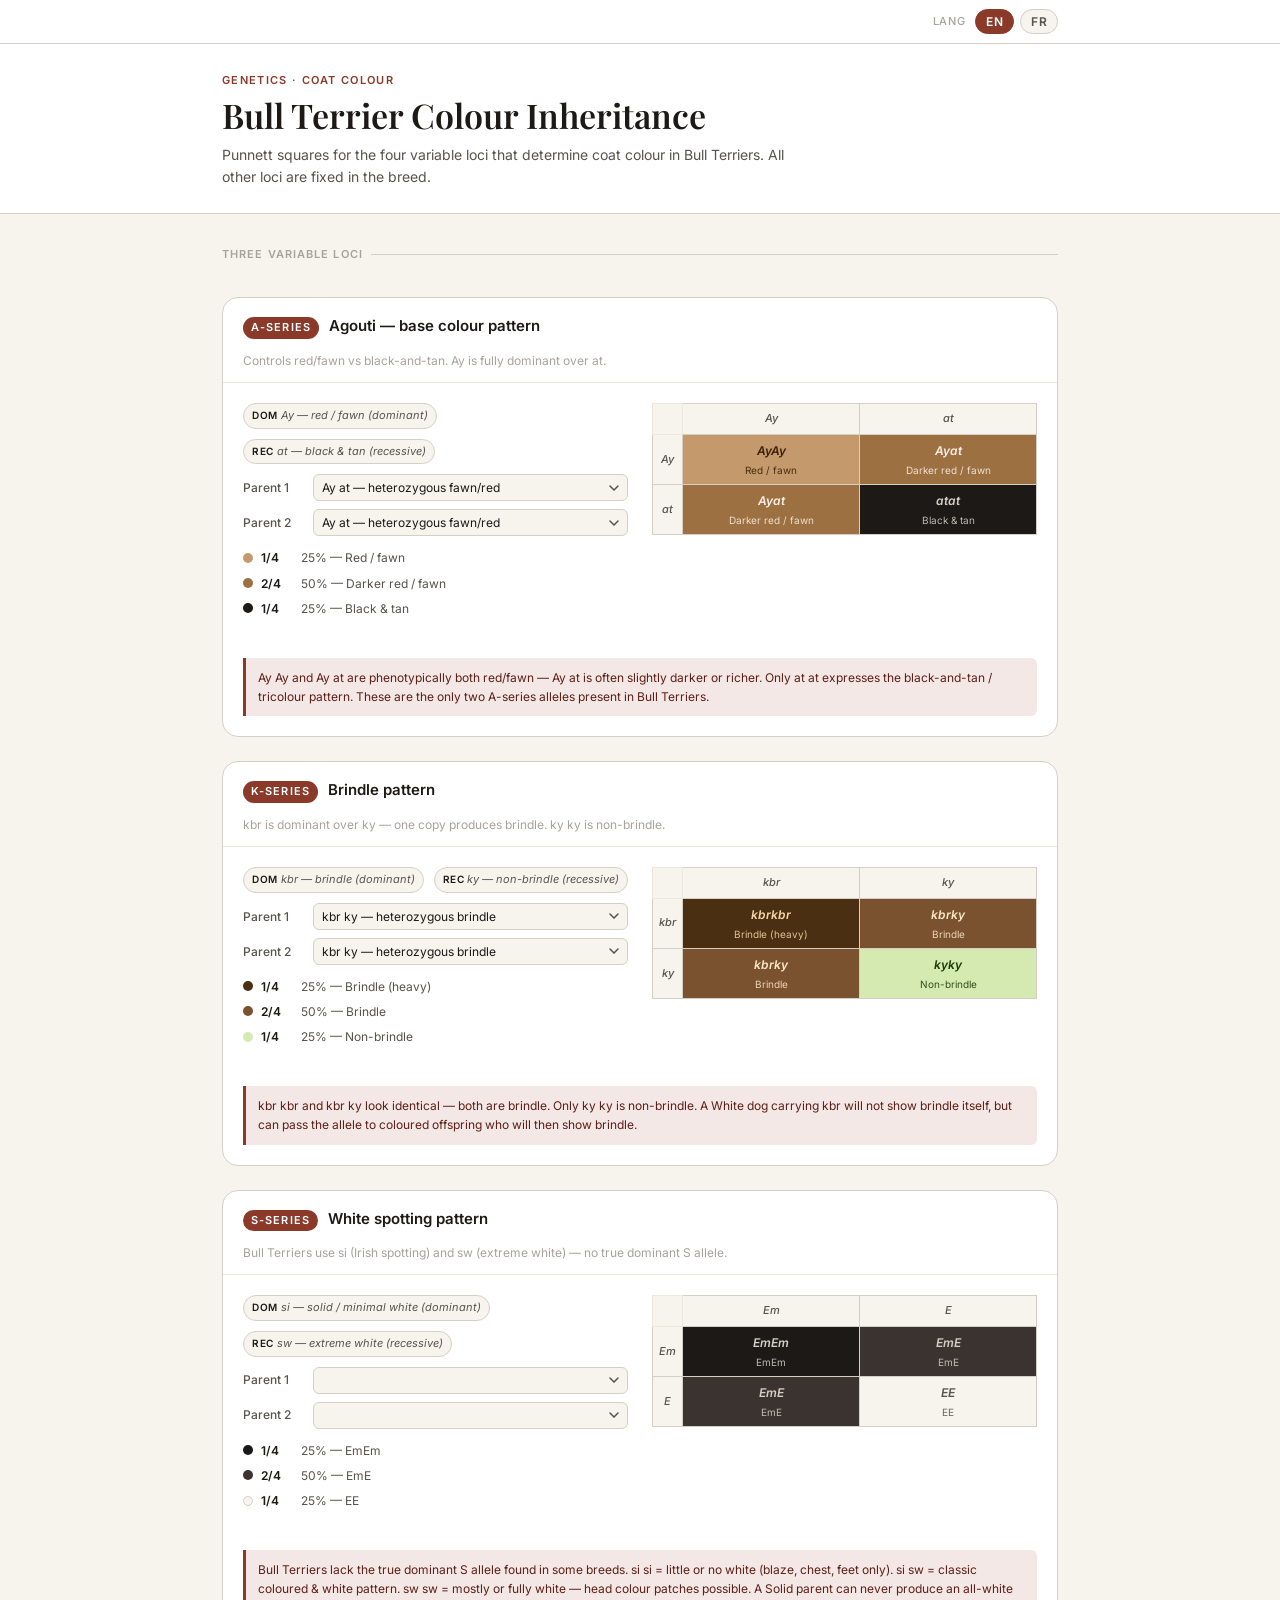
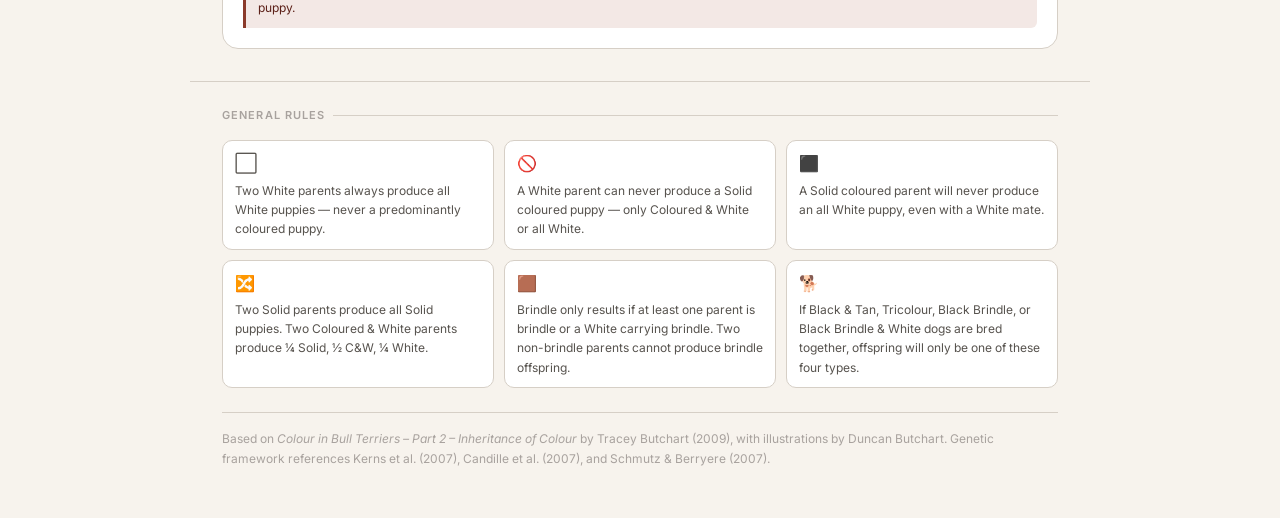
==== index.html @ 9cd1bc83 "Add files via upload" ====
<!DOCTYPE html>
<html lang="en">
<head>
<meta charset="UTF-8">
<meta name="viewport" content="width=device-width, initial-scale=1.0">
<title>Bull Terrier Colour Genetics / Génétique des Couleurs chez le Bull Terrier</title>

  <!-- Fonts -->
  <link rel="preconnect" href="https://fonts.googleapis.com">
  <link href="https://fonts.googleapis.com/css2?family=Inter:wght@400;500;600&family=Playfair+Display:wght@600&display=swap" rel="stylesheet">

  <!-- Shared styles -->
  <link rel="stylesheet" href="styles.css">
</head>

<body>

<!-- TOP BAR -->
<div class="top-bar">
  <div class="top-bar-inner">
    <nav class="nav-links">
      <a class="nav-link" active="index.html" id="nav-genetics"></a>
      <a class="nav-link href" href="cross.html" id="nav-litter"></a>
      <a class="nav-link" href="reverse.html" id="nav-reverse"></a>
    </nav>
    <div class="lang-group">
      <span class="lang-label">Lang</span>
      <button class="lang-btn active" id="btn-en" onclick="setLang('en')">EN</button>
      <button class="lang-btn" id="btn-fr" onclick="setLang('fr')">FR</button>
    </div>
  </div>
</div>

<!-- PAGE HEADER -->
<div class="page-header">
  <div class="page-header-inner">
    <div class="header-eyebrow" id="hdr-eyebrow"></div>
    <h1 id="hdr-title"></h1>
    <p id="hdr-desc"></p>
  </div>
</div>

<main id="app"></main>

<footer>
  <div class="section-label" id="footer-rules-label"></div>
  <div class="rules-grid" id="rules-grid"></div>
  <hr class="divider" style="margin-top:1.5rem">
  <p id="footer-ref"></p>
</footer>

<script>
  /* ══════════════════════════════════════════
   TRANSLATIONS
══════════════════════════════════════════ */
const TRANSLATIONS = {
  en: {
    navGenetics:'Colour genetics', navLitter:'Simulate a litter', navReverse:'Identify genotype',
    eyebrow: 'Genetics · Coat Colour',
    title: 'Bull Terrier Colour Inheritance',
    desc: 'Punnett squares for the four variable loci that determine coat colour in Bull Terriers. All other loci are fixed in the breed.',
    navLoci: 'Explore loci',
    navSim: 'Simulate your litter',
    sectionLabel: 'Three variable loci',
    rulesLabel: 'General rules',
    parent1: 'Parent 1',
    parent2: 'Parent 2',
    dom: 'DOM',
    rec: 'REC',
    footerRef: 'Based on <em>Colour in Bull Terriers – Part 2 – Inheritance of Colour</em> by Tracey Butchart (2009), with illustrations by Duncan Butchart. Genetic framework references Kerns et al. (2007), Candille et al. (2007), and Schmutz &amp; Berryere (2007).',
    rules: [
      { icon:'⬜', text:'Two White parents always produce all White puppies — never a predominantly coloured puppy.' },
      { icon:'🚫', text:'A White parent can never produce a Solid coloured puppy — only Coloured & White or all White.' },
      { icon:'⬛', text:'A Solid coloured parent will never produce an all White puppy, even with a White mate.' },
      { icon:'🔀', text:'Two Solid parents produce all Solid puppies. Two Coloured & White parents produce ¼ Solid, ½ C&W, ¼ White.' },
      { icon:'🟫', text:'Brindle only results if at least one parent is brindle or a White carrying brindle. Two non-brindle parents cannot produce brindle offspring.' },
      { icon:'🐕', text:'If Black & Tan, Tricolour, Black Brindle, or Black Brindle & White dogs are bred together, offspring will only be one of these four types.' },
    ],
    loci: [
      {
        tag: 'A-series',
        title: 'Agouti — base colour pattern',
        subtitle: 'Controls red/fawn vs black-and-tan. Ay is fully dominant over at.',
        genotypes: [
          { v:'AyAy', label:'Ay Ay — homozygous fawn/red' },
          { v:'Ayat', label:'Ay at — heterozygous fawn/red' },
          { v:'atat', label:'at at — black & tan base' },
        ],
        legend: [
          { allele:'Ay', desc:'red / fawn (dominant)' },
          { allele:'at', desc:'black & tan (recessive)' },
        ],
        phenoLabels: { AyAy:'Red / fawn', Ayat:'Darker red / fawn', atat:'Black & tan' },
        note: 'Ay Ay and Ay at are phenotypically both red/fawn — Ay at is often slightly darker or richer. Only at at expresses the black-and-tan / tricolour pattern. These are the only two A-series alleles present in Bull Terriers.',
      },
      {
        tag: 'K-series',
        title: 'Brindle pattern',
        subtitle: 'kbr is dominant over ky — one copy produces brindle. ky ky is non-brindle.',
        genotypes: [
          { v:'kbrkbr', label:'kbr kbr — homozygous brindle' },
          { v:'kbrky',  label:'kbr ky — heterozygous brindle' },
          { v:'kyky',   label:'ky ky — non-brindle' },
        ],
        legend: [
          { allele:'kbr', desc:'brindle (dominant)' },
          { allele:'ky',  desc:'non-brindle (recessive)' },
        ],
        phenoLabels: { kbrkbr:'Brindle (heavy)', kbrky:'Brindle', kyky:'Non-brindle' },
        note: 'kbr kbr and kbr ky look identical — both are brindle. Only ky ky is non-brindle. A White dog carrying kbr will not show brindle itself, but can pass the allele to coloured offspring who will then show brindle.',
      },
      
      {
        tag: 'S-series',
        title: 'White spotting pattern',
        subtitle: 'Bull Terriers use si (Irish spotting) and sw (extreme white) — no true dominant S allele.',
        genotypes: [
          { v:'sisi', label:'si si — solid coloured' },
          { v:'sisw', label:'si sw — coloured & white' },
          { v:'swsw', label:'sw sw — all white' },
        ],
        legend: [
          { allele:'si', desc:'solid / minimal white (dominant)' },
          { allele:'sw', desc:'extreme white (recessive)' },
        ],
        phenoLabels: { sisi:'Solid coloured', sisw:'Coloured & white', swsw:'All white' },
        note: 'Bull Terriers lack the true dominant S allele found in some breeds. si si = little or no white (blaze, chest, feet only). si sw = classic coloured & white pattern. sw sw = mostly or fully white — head colour patches possible. A Solid parent can never produce an all-white puppy.',
      },
    ],
  },

  fr: {
    navGenetics:'Génétique des couleurs', navLitter:'Simuler une portée', navReverse:'Identifier le génotype',
    eyebrow: 'Génétique · Couleur de robe',
    title: 'Hérédité des couleurs chez le Bull Terrier',
    desc: 'Carrés de Punnett pour les quatre loci variables qui déterminent la couleur de robe chez le Bull Terrier. Tous les autres loci sont fixes dans la race.',
    navLoci: 'Explorer les loci',
    //navSim: 'Simuler votre portée',
    sectionLabel: 'Trois loci variables',
    rulesLabel: 'Règles générales',
    parent1: 'Parent 1',
    parent2: 'Parent 2',
    dom: 'DOM',
    rec: 'REC',
    footerRef: 'D\'après <em>Colour in Bull Terriers – Part 2 – Inheritance of Colour</em> de Tracey Butchart (2009), avec illustrations de Duncan Butchart. Références génétiques : Kerns et al. (2007), Candille et al. (2007) et Schmutz &amp; Berryere (2007).',
    rules: [
      { icon:'⬜', text:'Deux parents blancs produisent toujours des chiots entièrement blancs — jamais un chiot à dominante colorée.' },
      { icon:'🚫', text:'Un parent blanc ne peut jamais produire un chiot solide coloré — solidequement coloré & blanc ou entièrement blanc.' },
      { icon:'⬛', text:'Un parent solide coloré ne produira jamais de chiot entièrement blanc, même avec un partenaire blanc.' },
      { icon:'🔀', text:'Deux parents solides produisent des chiots entièrement solides. Deux parents coloré & blanc produisent ¼ solide, ½ coloré & blanc, ¼ blanc.' },
      { icon:'🟫', text:'Le bringé n\'apparaît que si au moins un parent est bringé ou un blanc porteur du bringé. Deux parents non-bringés ne peuvent pas produire de chiots bringés.' },
      { icon:'🐕', text:'Si des chiens noir & feu, tricolores, bringé noir ou bringé noir & blanc sont croisés entre eux, les chiots ne seront que de ces quatre types.' },
    ],
    loci: [
      {
        tag: 'Série A',
        title: 'Agouti — patron de couleur de base',
        subtitle: 'Détermine rouge/fauve vs noir-et-feu. Ay est entièrement dominant sur at.',
        genotypes: [
          { v:'AyAy', label:'Ay Ay — homozygote fauve/rouge' },
          { v:'Ayat', label:'Ay at — hétérozygote fauve/rouge' },
          { v:'atat', label:'at at — base noir et feu' },
        ],
        legend: [
          { allele:'Ay', desc:'rouge / fauve (dominant)' },
          { allele:'at', desc:'noir et feu (récessif)' },
        ],
        phenoLabels: { AyAy:'Rouge / fauve', Ayat:'Rouge/fauve foncé', atat:'Noir et feu' },
        note: 'Ay Ay et Ay at sont phénotypiquement tous deux rouge/fauve — Ay at est souvent légèrement plus foncé ou plus riche. Seul at at exprime le patron noir-et-feu / tricolore. Ce sont les deux seuls allèles de la série A présents chez le Bull Terrier.',
      },
      {
        tag: 'Série K',
        title: 'Patron bringé',
        subtitle: 'kbr est dominant sur ky — une seule copie suffit pour le bringé. ky ky est non-bringé.',
        genotypes: [
          { v:'kbrkbr', label:'kbr kbr — homozygote bringé' },
          { v:'kbrky',  label:'kbr ky — hétérozygote bringé' },
          { v:'kyky',   label:'ky ky — non-bringé' },
        ],
        legend: [
          { allele:'kbr', desc:'bringé (dominant)' },
          { allele:'ky',  desc:'non-bringé (récessif)' },
        ],
        phenoLabels: { kbrkbr:'Bringé (intense)', kbrky:'Bringé', kyky:'Non-bringé' },
        note: 'kbr kbr et kbr ky sont phénotypiquement identiques — tous deux bringés. Seul ky ky est non-bringé. Un chien blanc porteur de kbr ne montrera pas lui-même le bringé, mais peut transmettre l\'allèle à des descendants colorés qui l\'exprimeront.',
      },
      {
        tag: 'Série E',
        title: 'Extension du pigment — masque foncé (smut)',
        subtitle: 'Em (masque foncé) est dominant sur E (sans masque). Contrôle solidequement les marques de museau noir / smut.',
        genotypes: [
          { v:'EmEm', label:'Em Em — masque homozygote' },
          { v:'EmE',  label:'Em E — masque hétérozygote' },
          { v:'EE',   label:'E E — sans masque' },
        ],
        legend: [
          { allele:'Em', desc:'masque foncé / smut (dominant)' },
          { allele:'E',  desc:'sans masque (récessif)' },
        ],
        phenoLabels: { EmEm:'Masque foncé / smut', EmE:'Masque foncé / smut', EE:'Sans masque' },
        note: 'Le masque foncé est le plus visible chez les chiens rouge solide et fauve solide sous forme de smut rouge ou smut fauve. Chez les bringés ou noir-et-feu, il est masqué par un pigment plus sombre. Chez les coloré & blanc, il peut n\'apparaître que sous forme de marques noires aux lèvres ou sous les yeux. Em Em et Em E sont identiques phénotypiquement.',
      },
      {
        tag: 'Série S',
        title: 'Patron de tacheture blanche',
        subtitle: 'Les Bull Terriers utilisent si (tacheture irlandaise) et sw (blanc extrême) — pas de véritable allèle S dominant.',
        genotypes: [
          { v:'sisi', label:'si si — solide coloré' },
          { v:'sisw', label:'si sw — coloré & blanc' },
          { v:'swsw', label:'sw sw — entièrement blanc' },
        ],
        legend: [
          { allele:'si', desc:'solide / peu de blanc (dominant)' },
          { allele:'sw', desc:'blanc extrême (récessif)' },
        ],
        phenoLabels: { sisi:'Solide coloré', sisw:'Coloré & blanc', swsw:'Entièrement blanc' },
        note: 'Les Bull Terriers n\'ont pas le véritable allèle dominant S présent dans certaines races. si si = peu ou pas de blanc (chanfrein, poitrine, pattes solidequement). si sw = patron coloré & blanc classique. sw sw = robe majoritairement ou entièrement blanche — marques colorées possibles sur la tête. Un parent solide ne peut jamais produire un chiot entièrement blanc.',
      },
    ],
  },
};

const LOCI_COLORS = [
  {
    alleles: ['Ay','at'],
    sortOrder: a => a==='Ay' ? 0 : 1,
    pheno(g) {
      if(g==='AyAy') return { bg:'#C49A6C', fg:'#3B1F08', border:'' };
      if(g==='Ayat') return { bg:'#9C7040', fg:'#FAF0E6', border:'' };
      return { bg:'#1C1917', fg:'#D6CFC6', border:'' };
    },
  },
  {
    alleles: ['kbr','ky'],
    sortOrder: a => a==='kbr' ? 0 : 1,
    pheno(g) {
      if(g==='kbrkbr') return { bg:'#4A2F12', fg:'#F5D9A8', border:'' };
      if(g==='kbrky')  return { bg:'#7B5230', fg:'#FAE8C8', border:'' };
      return { bg:'#D4EAB0', fg:'#1E3A08', border:'' };
    },
  },
  {
    alleles: ['Em','E'],
    sortOrder: a => a==='Em' ? 0 : 1,
    pheno(g) {
      if(g==='EmEm') return { bg:'#1C1917', fg:'#D6CFC6', border:'' };
      if(g==='EmE')  return { bg:'#3B3330', fg:'#D6CFC6', border:'' };
      return { bg:'#F7F3ED', fg:'#57534E', border:'1px solid #D6CFC6' };
    },
  },
  {
    alleles: ['si','sw'],
    sortOrder: a => a==='si' ? 0 : 1,
    pheno(g) {
      if(g==='sisi') return { bg:'#8B3A2A', fg:'#FAEEDA', border:'' };
      if(g==='sisw') return { bg:'#D4763A', fg:'#FFF4E8', border:'' };
      return { bg:'#FAFAF8', fg:'#57534E', border:'1px solid #D6CFC6' };
    },
  },
];

let currentLang = 'en';

function setLang(lang) {
  currentLang = lang;
  document.documentElement.lang = lang;
  document.getElementById('btn-en').classList.toggle('active', lang === 'en');
  document.getElementById('btn-fr').classList.toggle('active', lang === 'fr');
  renderAll();
}

function sortAlleles(pair, C) {
  return [...pair].sort((a,b) => C.sortOrder(a) - C.sortOrder(b));
}

function getGametes(v, C) {
  const [a, b] = C.alleles;
  if(v === a+a) return [a, a];
  if(v === b+b) return [b, b];
  return [a, b];
}

function combineGeno(a1, a2, C) {
  return sortAlleles([a1, a2], C).join('');
}

function renderTable(idx) {
  const T = TRANSLATIONS[currentLang];
  const L = T.loci[idx];
  const C = LOCI_COLORS[idx];
  const v1 = document.getElementById('p1_'+idx).value;
  const v2 = document.getElementById('p2_'+idx).value;
  const g1 = getGametes(v1, C);
  const g2 = getGametes(v2, C);

  const tbl = document.getElementById('tbl_'+idx);
  const freq = document.getElementById('freq_'+idx);
  const counts = {};

  let html = `<thead><tr>
    <th class="corner" style="width:30px"></th>
    <th style="font-style:italic">${g2[0]}</th>
    <th style="font-style:italic">${g2[1]}</th>
  </tr></thead><tbody>`;

  for(let i=0;i<2;i++){
    html += `<tr><th style="font-style:italic">${g1[i]}</th>`;
    for(let j=0;j<2;j++){
      const geno = combineGeno(g1[i], g2[j], C);
      const col = C.pheno(geno);
      const phenoLabel = L.phenoLabels[geno] || geno;
      const key = phenoLabel;
      if(!counts[key]) counts[key] = { count:0, col };
      counts[key].count++;
      html += `<td style="background:${col.bg};${col.border ? 'border:'+col.border+';' : ''}">
        <div class="cell-geno" style="color:${col.fg}">${geno}</div>
        <div class="cell-pheno" style="color:${col.fg}">${phenoLabel}</div>
      </td>`;
    }
    html += '</tr>';
  }
  html += '</tbody>';
  tbl.innerHTML = html;

  freq.innerHTML = Object.entries(counts).map(([label, {count, col}]) =>
    `<div class="freq-row">
      <span class="freq-dot" style="background:${col.bg};${col.border ? 'border:'+col.border+';border-radius:50%;' : ''}"></span>
      <span class="freq-pct">${count}/4</span>
      <span>${Math.round(count/4*100)}% — ${label}</span>
    </div>`
  ).join('');
}

function renderAll() {
  const T = TRANSLATIONS[currentLang];

  document.getElementById('hdr-eyebrow').textContent = T.eyebrow;
  document.getElementById('hdr-title').textContent = T.title;
  document.getElementById('hdr-desc').textContent = T.desc;
  document.getElementById('footer-rules-label').textContent = T.rulesLabel;
  document.getElementById('footer-ref').innerHTML = T.footerRef;

  const rulesGrid = document.getElementById('rules-grid');
  rulesGrid.innerHTML = T.rules.map(r =>
    `<div class="rule-card" data-icon="${r.icon}">${r.text}</div>`
  ).join('');

  const app = document.getElementById('app');
  app.innerHTML = `<div class="section-label">${T.sectionLabel}</div>`;

  T.loci.forEach((L, idx) => {
    const C = LOCI_COLORS[idx];
    const [a, b] = C.alleles;

    const card = document.createElement('div');
    card.className = 'locus-card';

    const legendHtml = L.legend.map((l, li) =>
      `<span class="allele-chip"><strong>${li === 0 ? T.dom : T.rec}</strong><em>${l.allele}</em> — ${l.desc}</span>`
    ).join('');

    const optHtml = L.genotypes.map(g => `<option value="${g.v}">${g.label}</option>`).join('');

    card.innerHTML = `
      <div class="locus-header">
        <span class="locus-tag">${L.tag}</span>
        <span class="locus-title">${L.title}</span>
        <span class="locus-subtitle">${L.subtitle}</span>
      </div>
      <div class="locus-body">
        <div class="parents-col">
          <div class="allele-legend">${legendHtml}</div>
          <div class="parent-row">
            <label>${T.parent1}</label>
            <select id="p1_${idx}">${optHtml}</select>
          </div>
          <div class="parent-row">
            <label>${T.parent2}</label>
            <select id="p2_${idx}">${optHtml}</select>
          </div>
          <div class="freqs" id="freq_${idx}"></div>
        </div>
        <div class="punnett-wrap">
          <table class="punnett" id="tbl_${idx}"></table>
        </div>
        <div class="note-box" style="grid-column:1/-1">${L.note}</div>
      </div>
    `;

    app.appendChild(card);

    setTimeout(() => {
      const sel1 = document.getElementById('p1_'+idx);
      const sel2 = document.getElementById('p2_'+idx);
      sel1.value = a+b;
      sel2.value = a+b;
      renderTable(idx);
      sel1.addEventListener('change', () => renderTable(idx));
      sel2.addEventListener('change', () => renderTable(idx));
    }, 0);
  });
}
renderAll();
</script>
</body>
</html>
---- styles.css ----
/* ══════════════════════════════════════════
   BULL TERRIER GENETICS — SHARED STYLESHEET
   Used by: index.html, cross.html
══════════════════════════════════════════ */

*, *::before, *::after { box-sizing: border-box; margin: 0; padding: 0; }

:root {
  --cream: #F7F3ED;
  --cream-dark: #EDE7DC;
  --ink: #1C1917;
  --ink-soft: #57534E;
  --ink-muted: #A8A29E;
  --rule: #D6CFC6;
  --accent: #8B3A2A;
  --accent-light: #F3E8E5;
  --white: #FFFFFF;
  --radius-sm: 6px;
  --radius-md: 10px;
  --radius-lg: 16px;
}

body {
  font-family: 'Inter', sans-serif;
  background: var(--cream);
  color: var(--ink);
  min-height: 100vh;
  line-height: 1.6;
}

/* ── TOP BAR (shared) ── */
.top-bar {
  background: var(--white);
  border-bottom: 1px solid var(--rule);
  position: sticky;
  top: 0;
  z-index: 100;
}

.top-bar-inner {
  max-width: 900px;
  margin: 0 auto;
  padding: 0.55rem 2rem;
  display: flex;
  justify-content: space-between;
  align-items: center;
  gap: 12px;
}

/* ── NAV LINKS (top bar) ── */
.nav-links { display: flex; gap: 4px; }

.nav-link {
  font-family: 'Inter', sans-serif;
  font-size: 12px;
  font-weight: 500;
  padding: 5px 14px;
  border-radius: 20px;
  border: 1px solid transparent;
  color: var(--ink-soft);
  text-decoration: none;
  transition: all 0.15s;
}
.nav-link:hover { background: var(--cream-dark); }
.nav-link.active { background: var(--accent); color: var(--white); }

/* legacy back-button style */
.nav-btn {
  font-size: 12px;
  font-weight: 600;
  padding: 6px 12px;
  border-radius: 20px;
  border: 1px solid var(--rule);
  background: var(--cream);
  color: var(--ink-soft);
  text-decoration: none;
  transition: 0.15s;
}
.nav-btn:hover { background: var(--cream-dark); }

/* ── LANG SWITCHER ── */
.lang-group { display: flex; align-items: center; gap: 6px; }

.lang-label {
  font-size: 11px;
  color: var(--ink-muted);
  font-weight: 500;
  letter-spacing: 0.05em;
  text-transform: uppercase;
  margin-right: 4px;
}

.lang-btn {
  font-family: 'Inter', sans-serif;
  font-size: 12px;
  font-weight: 600;
  padding: 4px 10px;
  border-radius: 20px;
  border: 1px solid var(--rule);
  background: var(--cream);
  color: var(--ink-soft);
  cursor: pointer;
  letter-spacing: 0.04em;
  transition: all 0.15s;
}
.lang-btn.active { background: var(--accent); color: var(--white); border-color: var(--accent); }
.lang-btn:hover:not(.active) { background: var(--cream-dark); }

/* ── PAGE HEADER (cross.html uses .page-header, index.html uses <header>) ── */
.page-header { background: var(--white); border-bottom: 1px solid var(--rule); }
.page-header-inner { max-width: 900px; margin: 0 auto; padding: 1.75rem 2rem 1.5rem; }

header {
  background: var(--white);
  padding: 1.75rem 2rem 1.5rem;
  max-width: 900px;
  margin: 0 auto;
}

.header-eyebrow {
  font-size: 11px;
  font-weight: 600;
  letter-spacing: 0.12em;
  text-transform: uppercase;
  color: var(--accent);
  margin-bottom: 6px;
}

header h1,
.page-header-inner h1 {
  font-family: 'Playfair Display', serif;
  font-size: clamp(22px, 5vw, 34px);
  font-weight: 600;
  color: var(--ink);
  line-height: 1.2;
}

header p,
.page-header-inner p {
  font-size: 14px;
  color: var(--ink-soft);
  margin-top: 8px;
  max-width: 580px;
}

/* ── MAIN LAYOUT ── */
main {
  max-width: 900px;
  margin: 0 auto;
  padding: 2rem;
  display: grid;
  gap: 1.5rem;
}

/* ── SHARED SECTION LABEL ── */
.section-label {
  font-size: 11px;
  font-weight: 600;
  letter-spacing: 0.1em;
  text-transform: uppercase;
  color: var(--ink-muted);
  margin-bottom: 10px;
  display: flex;
  align-items: center;
  gap: 8px;
}
.section-label::after { content: ''; flex: 1; height: 1px; background: var(--rule); }

/* ── NOTE BOX (shared) ── */
.note-box {
  background: var(--accent-light);
  border-left: 3px solid var(--accent);
  border-radius: 0 var(--radius-sm) var(--radius-sm) 0;
  padding: 10px 12px;
  font-size: 12px;
  color: #5C2018;
  line-height: 1.6;
  margin-top: 1rem;
  grid-column: 1 / -1;
}

/* ── FOOTER ── */
footer {
  max-width: 900px;
  margin: 0 auto;
  padding: 1.5rem 2rem 3rem;
  font-size: 12px;
  color: var(--ink-muted);
  border-top: 1px solid var(--rule);
  line-height: 1.7;
}

/* ── DIVIDER ── */
.divider { border: none; border-top: 1px solid var(--rule); margin: 0.5rem 0 1rem; }


/* ════════════════════════════════════════
   INDEX.HTML — PUNNETT SQUARES
════════════════════════════════════════ */

.locus-card {
  background: var(--white);
  border: 1px solid var(--rule);
  border-radius: var(--radius-lg);
  overflow: hidden;
}

.locus-header {
  padding: 1rem 1.25rem 0.75rem;
  border-bottom: 1px solid var(--cream-dark);
  display: flex;
  align-items: baseline;
  gap: 10px;
  flex-wrap: wrap;
}

.locus-tag {
  font-size: 11px;
  font-weight: 600;
  letter-spacing: 0.1em;
  text-transform: uppercase;
  color: var(--white);
  background: var(--accent);
  padding: 2px 8px;
  border-radius: 20px;
  flex-shrink: 0;
}

.locus-title { font-size: 15px; font-weight: 600; color: var(--ink); }
.locus-subtitle { font-size: 12px; color: var(--ink-muted); margin-top: 2px; font-weight: 400; width: 100%; }

.locus-body {
  padding: 1.25rem;
  display: grid;
  grid-template-columns: 1fr 1fr;
  gap: 1.5rem;
  align-items: start;
}

/* Punnett select rows */
.parent-row { display: flex; align-items: center; gap: 8px; margin-bottom: 8px; }
.parent-row label { font-size: 12px; font-weight: 500; color: var(--ink-soft); min-width: 62px; }
.parent-row select {
  font-family: 'Inter', sans-serif;
  font-size: 12px;
  padding: 5px 8px;
  border-radius: var(--radius-sm);
  border: 1px solid var(--rule);
  background: var(--cream);
  color: var(--ink);
  cursor: pointer;
  flex: 1;
  appearance: none;
  background-image: url("data:image/svg+xml,%3Csvg xmlns='http://www.w3.org/2000/svg' width='10' height='6' viewBox='0 0 10 6'%3E%3Cpath d='M1 1l4 4 4-4' stroke='%2357534E' stroke-width='1.5' fill='none' stroke-linecap='round'/%3E%3C/svg%3E");
  background-repeat: no-repeat;
  background-position: right 8px center;
  padding-right: 24px;
}
.parent-row select:focus { outline: 2px solid var(--accent); outline-offset: 1px; }

/* Punnett table */
.punnett-wrap { overflow-x: auto; }
table.punnett { border-collapse: collapse; width: 100%; table-layout: fixed; }
table.punnett th, table.punnett td {
  text-align: center; vertical-align: middle;
  padding: 6px 4px; border: 1px solid var(--rule); font-size: 12px;
}
table.punnett th { font-weight: 500; color: var(--ink-soft); background: var(--cream); font-size: 11px; }
table.punnett .corner { background: var(--cream); border-color: var(--cream-dark); }
.cell-geno { font-weight: 600; font-size: 12px; font-style: italic; }
.cell-pheno { font-size: 10px; margin-top: 2px; opacity: 0.88; font-weight: 400; }

/* Frequency pills */
.freqs { display: flex; flex-direction: column; gap: 6px; margin-top: 12px; }
.freq-row { display: flex; align-items: center; gap: 8px; font-size: 12px; color: var(--ink-soft); }
.freq-dot { width: 10px; height: 10px; border-radius: 50%; flex-shrink: 0; }
.freq-pct { font-weight: 600; color: var(--ink); min-width: 32px; }

/* Allele legend chips */
.allele-legend { display: flex; gap: 10px; flex-wrap: wrap; margin-bottom: 10px; }
.allele-chip {
  font-size: 11px; padding: 3px 8px; border-radius: 20px;
  border: 1px solid var(--rule); color: var(--ink-soft); background: var(--cream); font-style: italic;
}
.allele-chip strong {
  font-style: normal; font-weight: 600; color: var(--ink);
  font-size: 10px; margin-right: 3px; text-transform: uppercase; letter-spacing: 0.05em;
}

/* General rules grid */
.rules-grid { display: grid; grid-template-columns: repeat(auto-fit, minmax(220px, 1fr)); gap: 10px; margin-top: 1rem; }
.rule-card {
  background: var(--white); border: 1px solid var(--rule);
  border-radius: var(--radius-md); padding: 10px 12px; font-size: 12px; color: var(--ink-soft); line-height: 1.6;
}
.rule-card::before { content: attr(data-icon); display: block; font-size: 16px; margin-bottom: 4px; }


/* ════════════════════════════════════════
   CROSS.HTML — LITTER SIMULATOR
════════════════════════════════════════ */

/* Cards */
.card { background: var(--white); border: 1px solid var(--rule); border-radius: var(--radius-lg); overflow: hidden; }
.card-header {
  padding: 0.9rem 1.25rem;
  border-bottom: 1px solid var(--cream-dark);
  display: flex; align-items: center; gap: 10px;
}
.card-tag {
  font-size: 11px; font-weight: 600; letter-spacing: 0.1em; text-transform: uppercase;
  color: var(--white); background: var(--accent); padding: 2px 8px; border-radius: 20px; flex-shrink: 0;
}
.card-title { font-size: 14px; font-weight: 600; color: var(--ink); }
.card-body { padding: 1.25rem; }

/* Parents grid */
.parents-grid { display: grid; grid-template-columns: 1fr 1fr; gap: 1.5rem; }
.parent-block { display: flex; flex-direction: column; gap: 10px; }
.parent-label { font-size: 13px; font-weight: 600; color: var(--ink); }

/* Dog preview box */
.dog-preview {
  display: flex; flex-direction: column; align-items: center;
  gap: 8px; background: var(--cream); border-radius: var(--radius-md); padding: 1rem; margin-top: 4px;
}
.dog-preview img {
  width: 150px; height: 110px; object-fit: contain;
  filter: drop-shadow(0 1px 4px rgba(0,0,0,.15));
  display: block;
}
.phenotype-badge { font-size: 12px; font-weight: 600; color: var(--ink-soft); text-align: center; line-height: 1.4; }
.genotype-pills { display: flex; flex-wrap: wrap; gap: 4px; justify-content: center; }
.gpill {
  font-size: 10px; font-style: italic; background: var(--white);
  border: 1px solid var(--rule); border-radius: 10px; padding: 2px 7px; color: var(--ink-soft);
}

/* Locus select rows (cross.html) */
.locus-row { display: flex; flex-direction: column; gap: 4px; }
.locus-row-label { font-size: 11px; font-weight: 500; color: var(--ink-muted); text-transform: uppercase; letter-spacing: 0.06em; }
.locus-row select {
  font-family: 'Inter', sans-serif; font-size: 12px; padding: 6px 8px;
  border-radius: var(--radius-sm); border: 1px solid var(--rule);
  background: var(--white); color: var(--ink); cursor: pointer; width: 100%;
  appearance: none;
  background-image: url("data:image/svg+xml,%3Csvg xmlns='http://www.w3.org/2000/svg' width='10' height='6' viewBox='0 0 10 6'%3E%3Cpath d='M1 1l4 4 4-4' stroke='%2357534E' stroke-width='1.5' fill='none' stroke-linecap='round'/%3E%3C/svg%3E");
  background-repeat: no-repeat; background-position: right 8px center; padding-right: 24px;
}
.locus-row select:focus { outline: 2px solid var(--accent); outline-offset: 1px; }

/* Method toggle */
.method-row { display: flex; align-items: center; gap: 8px; margin-bottom: 1rem; flex-wrap: wrap; }
.method-label { font-size: 12px; color: var(--ink-soft); }
.method-btn {
  font-family: 'Inter', sans-serif; font-size: 11px; font-weight: 600;
  padding: 5px 12px; border-radius: 20px; border: 1px solid var(--rule);
  background: var(--cream); color: var(--ink-soft); cursor: pointer; transition: all 0.15s;
}
.method-btn.active { background: var(--accent); color: var(--white); border-color: var(--accent); }
.method-btn:hover:not(.active) { background: var(--cream-dark); }

/* Results grid */
.results-grid { display: grid; grid-template-columns: repeat(auto-fill, minmax(130px, 1fr)); gap: 1rem; }
.result-card {
  display: flex; flex-direction: column; align-items: center; gap: 6px;
  background: var(--cream); border: 1px solid var(--rule);
  border-radius: var(--radius-md); padding: 0.9rem 0.75rem;
}
.result-card img {
  width: 110px; height: 80px; object-fit: contain;
  filter: drop-shadow(0 1px 3px rgba(0,0,0,.12));
  display: block; margin: 0 auto;
  transition: transform 0.2s ease;
}
.result-card:hover img { transform: scale(1.05); }
.result-pct { font-size: 20px; font-weight: 600; color: var(--ink); }
.result-label { font-size: 11px; color: var(--ink-soft); text-align: center; line-height: 1.4; }
.result-geno { font-size: 10px; font-style: italic; color: var(--ink-muted); text-align: center; }

/* legacy size classes */
.dog-lg { width: 120px; height: auto; }
.dog-sm { width: 90px; height: auto; }


/* ── RESPONSIVE ── */
@media (max-width: 600px) {
  .locus-body { grid-template-columns: 1fr; }
  .parents-grid { grid-template-columns: 1fr; }
  .results-grid { grid-template-columns: repeat(auto-fill, minmax(110px, 1fr)); }
  main { padding: 1rem; }
  header, .page-header-inner { padding: 1.25rem 1rem 1rem; }
  .top-bar-inner { padding: 0.55rem 1rem; flex-wrap: wrap; }
}
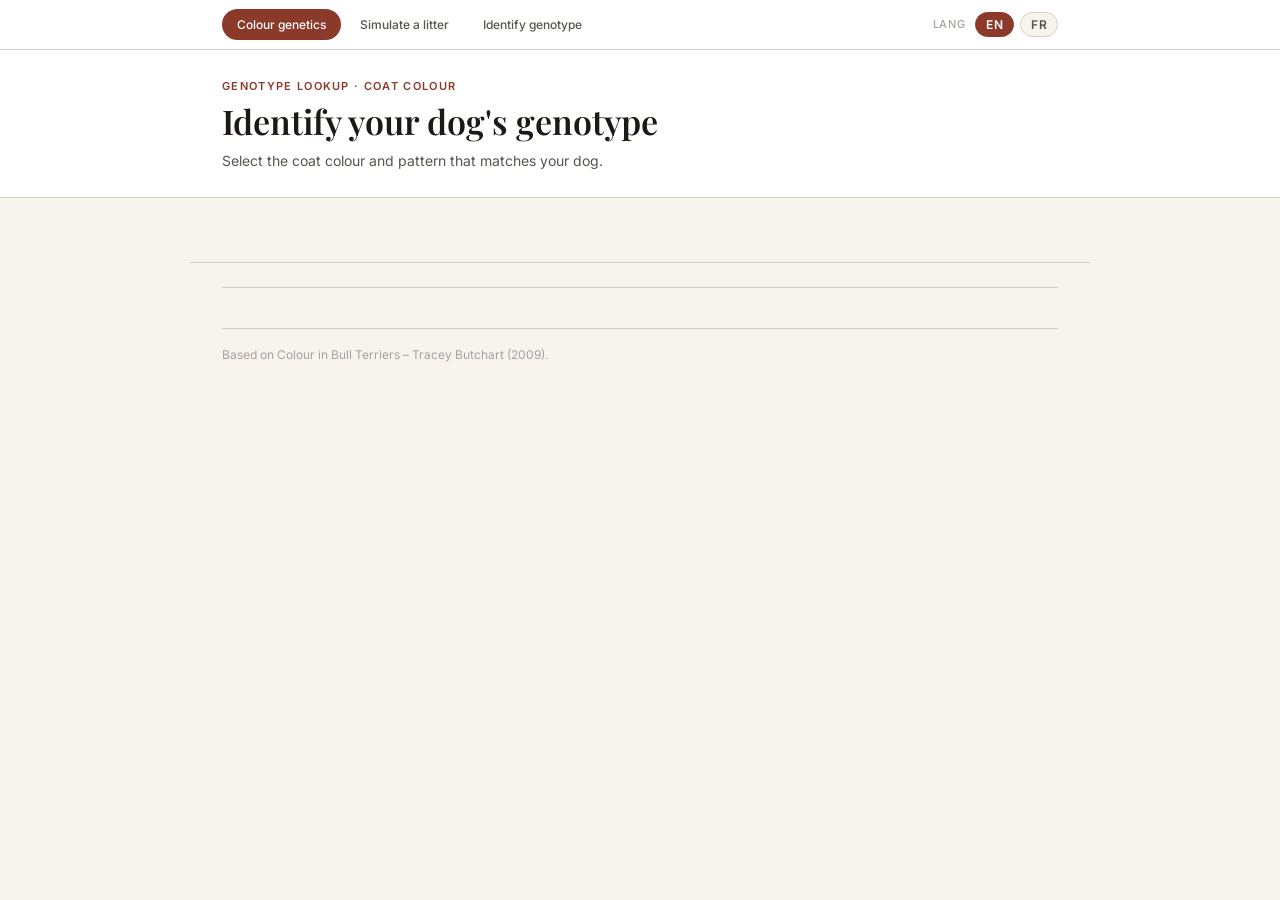
==== commit eff2420a: "Add files via upload" ====
--- a/index.html
+++ b/index.html
@@ -19,8 +19,8 @@
 <div class="top-bar">
   <div class="top-bar-inner">
     <nav class="nav-links">
-      <a class="nav-link" active="index.html" id="nav-genetics"></a>
-      <a class="nav-link href" href="cross.html" id="nav-litter"></a>
+      <a class="nav-link active" href="index.html" id="nav-genetics"></a>
+      <a class="nav-link" href="cross.html" id="nav-litter"></a>
       <a class="nav-link" href="reverse.html" id="nav-reverse"></a>
     </nav>
     <div class="lang-group">
@@ -49,358 +49,8 @@
   <p id="footer-ref"></p>
 </footer>
 
-<script>
-  /* ══════════════════════════════════════════
-   TRANSLATIONS
-══════════════════════════════════════════ */
-const TRANSLATIONS = {
-  en: {
-    navGenetics:'Colour genetics', navLitter:'Simulate a litter', navReverse:'Identify genotype',
-    eyebrow: 'Genetics · Coat Colour',
-    title: 'Bull Terrier Colour Inheritance',
-    desc: 'Punnett squares for the four variable loci that determine coat colour in Bull Terriers. All other loci are fixed in the breed.',
-    navLoci: 'Explore loci',
-    navSim: 'Simulate your litter',
-    sectionLabel: 'Three variable loci',
-    rulesLabel: 'General rules',
-    parent1: 'Parent 1',
-    parent2: 'Parent 2',
-    dom: 'DOM',
-    rec: 'REC',
-    footerRef: 'Based on <em>Colour in Bull Terriers – Part 2 – Inheritance of Colour</em> by Tracey Butchart (2009), with illustrations by Duncan Butchart. Genetic framework references Kerns et al. (2007), Candille et al. (2007), and Schmutz &amp; Berryere (2007).',
-    rules: [
-      { icon:'⬜', text:'Two White parents always produce all White puppies — never a predominantly coloured puppy.' },
-      { icon:'🚫', text:'A White parent can never produce a Solid coloured puppy — only Coloured & White or all White.' },
-      { icon:'⬛', text:'A Solid coloured parent will never produce an all White puppy, even with a White mate.' },
-      { icon:'🔀', text:'Two Solid parents produce all Solid puppies. Two Coloured & White parents produce ¼ Solid, ½ C&W, ¼ White.' },
-      { icon:'🟫', text:'Brindle only results if at least one parent is brindle or a White carrying brindle. Two non-brindle parents cannot produce brindle offspring.' },
-      { icon:'🐕', text:'If Black & Tan, Tricolour, Black Brindle, or Black Brindle & White dogs are bred together, offspring will only be one of these four types.' },
-    ],
-    loci: [
-      {
-        tag: 'A-series',
-        title: 'Agouti — base colour pattern',
-        subtitle: 'Controls red/fawn vs black-and-tan. Ay is fully dominant over at.',
-        genotypes: [
-          { v:'AyAy', label:'Ay Ay — homozygous fawn/red' },
-          { v:'Ayat', label:'Ay at — heterozygous fawn/red' },
-          { v:'atat', label:'at at — black & tan base' },
-        ],
-        legend: [
-          { allele:'Ay', desc:'red / fawn (dominant)' },
-          { allele:'at', desc:'black & tan (recessive)' },
-        ],
-        phenoLabels: { AyAy:'Red / fawn', Ayat:'Darker red / fawn', atat:'Black & tan' },
-        note: 'Ay Ay and Ay at are phenotypically both red/fawn — Ay at is often slightly darker or richer. Only at at expresses the black-and-tan / tricolour pattern. These are the only two A-series alleles present in Bull Terriers.',
-      },
-      {
-        tag: 'K-series',
-        title: 'Brindle pattern',
-        subtitle: 'kbr is dominant over ky — one copy produces brindle. ky ky is non-brindle.',
-        genotypes: [
-          { v:'kbrkbr', label:'kbr kbr — homozygous brindle' },
-          { v:'kbrky',  label:'kbr ky — heterozygous brindle' },
-          { v:'kyky',   label:'ky ky — non-brindle' },
-        ],
-        legend: [
-          { allele:'kbr', desc:'brindle (dominant)' },
-          { allele:'ky',  desc:'non-brindle (recessive)' },
-        ],
-        phenoLabels: { kbrkbr:'Brindle (heavy)', kbrky:'Brindle', kyky:'Non-brindle' },
-        note: 'kbr kbr and kbr ky look identical — both are brindle. Only ky ky is non-brindle. A White dog carrying kbr will not show brindle itself, but can pass the allele to coloured offspring who will then show brindle.',
-      },
-      
-      {
-        tag: 'S-series',
-        title: 'White spotting pattern',
-        subtitle: 'Bull Terriers use si (Irish spotting) and sw (extreme white) — no true dominant S allele.',
-        genotypes: [
-          { v:'sisi', label:'si si — solid coloured' },
-          { v:'sisw', label:'si sw — coloured & white' },
-          { v:'swsw', label:'sw sw — all white' },
-        ],
-        legend: [
-          { allele:'si', desc:'solid / minimal white (dominant)' },
-          { allele:'sw', desc:'extreme white (recessive)' },
-        ],
-        phenoLabels: { sisi:'Solid coloured', sisw:'Coloured & white', swsw:'All white' },
-        note: 'Bull Terriers lack the true dominant S allele found in some breeds. si si = little or no white (blaze, chest, feet only). si sw = classic coloured & white pattern. sw sw = mostly or fully white — head colour patches possible. A Solid parent can never produce an all-white puppy.',
-      },
-    ],
-  },
+<script src="js/ui.js"></script>
+<script src="js/genetics.js"></script>
 
-  fr: {
-    navGenetics:'Génétique des couleurs', navLitter:'Simuler une portée', navReverse:'Identifier le génotype',
-    eyebrow: 'Génétique · Couleur de robe',
-    title: 'Hérédité des couleurs chez le Bull Terrier',
-    desc: 'Carrés de Punnett pour les quatre loci variables qui déterminent la couleur de robe chez le Bull Terrier. Tous les autres loci sont fixes dans la race.',
-    navLoci: 'Explorer les loci',
-    //navSim: 'Simuler votre portée',
-    sectionLabel: 'Trois loci variables',
-    rulesLabel: 'Règles générales',
-    parent1: 'Parent 1',
-    parent2: 'Parent 2',
-    dom: 'DOM',
-    rec: 'REC',
-    footerRef: 'D\'après <em>Colour in Bull Terriers – Part 2 – Inheritance of Colour</em> de Tracey Butchart (2009), avec illustrations de Duncan Butchart. Références génétiques : Kerns et al. (2007), Candille et al. (2007) et Schmutz &amp; Berryere (2007).',
-    rules: [
-      { icon:'⬜', text:'Deux parents blancs produisent toujours des chiots entièrement blancs — jamais un chiot à dominante colorée.' },
-      { icon:'🚫', text:'Un parent blanc ne peut jamais produire un chiot solide coloré — solidequement coloré & blanc ou entièrement blanc.' },
-      { icon:'⬛', text:'Un parent solide coloré ne produira jamais de chiot entièrement blanc, même avec un partenaire blanc.' },
-      { icon:'🔀', text:'Deux parents solides produisent des chiots entièrement solides. Deux parents coloré & blanc produisent ¼ solide, ½ coloré & blanc, ¼ blanc.' },
-      { icon:'🟫', text:'Le bringé n\'apparaît que si au moins un parent est bringé ou un blanc porteur du bringé. Deux parents non-bringés ne peuvent pas produire de chiots bringés.' },
-      { icon:'🐕', text:'Si des chiens noir & feu, tricolores, bringé noir ou bringé noir & blanc sont croisés entre eux, les chiots ne seront que de ces quatre types.' },
-    ],
-    loci: [
-      {
-        tag: 'Série A',
-        title: 'Agouti — patron de couleur de base',
-        subtitle: 'Détermine rouge/fauve vs noir-et-feu. Ay est entièrement dominant sur at.',
-        genotypes: [
-          { v:'AyAy', label:'Ay Ay — homozygote fauve/rouge' },
-          { v:'Ayat', label:'Ay at — hétérozygote fauve/rouge' },
-          { v:'atat', label:'at at — base noir et feu' },
-        ],
-        legend: [
-          { allele:'Ay', desc:'rouge / fauve (dominant)' },
-          { allele:'at', desc:'noir et feu (récessif)' },
-        ],
-        phenoLabels: { AyAy:'Rouge / fauve', Ayat:'Rouge/fauve foncé', atat:'Noir et feu' },
-        note: 'Ay Ay et Ay at sont phénotypiquement tous deux rouge/fauve — Ay at est souvent légèrement plus foncé ou plus riche. Seul at at exprime le patron noir-et-feu / tricolore. Ce sont les deux seuls allèles de la série A présents chez le Bull Terrier.',
-      },
-      {
-        tag: 'Série K',
-        title: 'Patron bringé',
-        subtitle: 'kbr est dominant sur ky — une seule copie suffit pour le bringé. ky ky est non-bringé.',
-        genotypes: [
-          { v:'kbrkbr', label:'kbr kbr — homozygote bringé' },
-          { v:'kbrky',  label:'kbr ky — hétérozygote bringé' },
-          { v:'kyky',   label:'ky ky — non-bringé' },
-        ],
-        legend: [
-          { allele:'kbr', desc:'bringé (dominant)' },
-          { allele:'ky',  desc:'non-bringé (récessif)' },
-        ],
-        phenoLabels: { kbrkbr:'Bringé (intense)', kbrky:'Bringé', kyky:'Non-bringé' },
-        note: 'kbr kbr et kbr ky sont phénotypiquement identiques — tous deux bringés. Seul ky ky est non-bringé. Un chien blanc porteur de kbr ne montrera pas lui-même le bringé, mais peut transmettre l\'allèle à des descendants colorés qui l\'exprimeront.',
-      },
-      {
-        tag: 'Série E',
-        title: 'Extension du pigment — masque foncé (smut)',
-        subtitle: 'Em (masque foncé) est dominant sur E (sans masque). Contrôle solidequement les marques de museau noir / smut.',
-        genotypes: [
-          { v:'EmEm', label:'Em Em — masque homozygote' },
-          { v:'EmE',  label:'Em E — masque hétérozygote' },
-          { v:'EE',   label:'E E — sans masque' },
-        ],
-        legend: [
-          { allele:'Em', desc:'masque foncé / smut (dominant)' },
-          { allele:'E',  desc:'sans masque (récessif)' },
-        ],
-        phenoLabels: { EmEm:'Masque foncé / smut', EmE:'Masque foncé / smut', EE:'Sans masque' },
-        note: 'Le masque foncé est le plus visible chez les chiens rouge solide et fauve solide sous forme de smut rouge ou smut fauve. Chez les bringés ou noir-et-feu, il est masqué par un pigment plus sombre. Chez les coloré & blanc, il peut n\'apparaître que sous forme de marques noires aux lèvres ou sous les yeux. Em Em et Em E sont identiques phénotypiquement.',
-      },
-      {
-        tag: 'Série S',
-        title: 'Patron de tacheture blanche',
-        subtitle: 'Les Bull Terriers utilisent si (tacheture irlandaise) et sw (blanc extrême) — pas de véritable allèle S dominant.',
-        genotypes: [
-          { v:'sisi', label:'si si — solide coloré' },
-          { v:'sisw', label:'si sw — coloré & blanc' },
-          { v:'swsw', label:'sw sw — entièrement blanc' },
-        ],
-        legend: [
-          { allele:'si', desc:'solide / peu de blanc (dominant)' },
-          { allele:'sw', desc:'blanc extrême (récessif)' },
-        ],
-        phenoLabels: { sisi:'Solide coloré', sisw:'Coloré & blanc', swsw:'Entièrement blanc' },
-        note: 'Les Bull Terriers n\'ont pas le véritable allèle dominant S présent dans certaines races. si si = peu ou pas de blanc (chanfrein, poitrine, pattes solidequement). si sw = patron coloré & blanc classique. sw sw = robe majoritairement ou entièrement blanche — marques colorées possibles sur la tête. Un parent solide ne peut jamais produire un chiot entièrement blanc.',
-      },
-    ],
-  },
-};
-
-const LOCI_COLORS = [
-  {
-    alleles: ['Ay','at'],
-    sortOrder: a => a==='Ay' ? 0 : 1,
-    pheno(g) {
-      if(g==='AyAy') return { bg:'#C49A6C', fg:'#3B1F08', border:'' };
-      if(g==='Ayat') return { bg:'#9C7040', fg:'#FAF0E6', border:'' };
-      return { bg:'#1C1917', fg:'#D6CFC6', border:'' };
-    },
-  },
-  {
-    alleles: ['kbr','ky'],
-    sortOrder: a => a==='kbr' ? 0 : 1,
-    pheno(g) {
-      if(g==='kbrkbr') return { bg:'#4A2F12', fg:'#F5D9A8', border:'' };
-      if(g==='kbrky')  return { bg:'#7B5230', fg:'#FAE8C8', border:'' };
-      return { bg:'#D4EAB0', fg:'#1E3A08', border:'' };
-    },
-  },
-  {
-    alleles: ['Em','E'],
-    sortOrder: a => a==='Em' ? 0 : 1,
-    pheno(g) {
-      if(g==='EmEm') return { bg:'#1C1917', fg:'#D6CFC6', border:'' };
-      if(g==='EmE')  return { bg:'#3B3330', fg:'#D6CFC6', border:'' };
-      return { bg:'#F7F3ED', fg:'#57534E', border:'1px solid #D6CFC6' };
-    },
-  },
-  {
-    alleles: ['si','sw'],
-    sortOrder: a => a==='si' ? 0 : 1,
-    pheno(g) {
-      if(g==='sisi') return { bg:'#8B3A2A', fg:'#FAEEDA', border:'' };
-      if(g==='sisw') return { bg:'#D4763A', fg:'#FFF4E8', border:'' };
-      return { bg:'#FAFAF8', fg:'#57534E', border:'1px solid #D6CFC6' };
-    },
-  },
-];
-
-let currentLang = 'en';
-
-function setLang(lang) {
-  currentLang = lang;
-  document.documentElement.lang = lang;
-  document.getElementById('btn-en').classList.toggle('active', lang === 'en');
-  document.getElementById('btn-fr').classList.toggle('active', lang === 'fr');
-  renderAll();
-}
-
-function sortAlleles(pair, C) {
-  return [...pair].sort((a,b) => C.sortOrder(a) - C.sortOrder(b));
-}
-
-function getGametes(v, C) {
-  const [a, b] = C.alleles;
-  if(v === a+a) return [a, a];
-  if(v === b+b) return [b, b];
-  return [a, b];
-}
-
-function combineGeno(a1, a2, C) {
-  return sortAlleles([a1, a2], C).join('');
-}
-
-function renderTable(idx) {
-  const T = TRANSLATIONS[currentLang];
-  const L = T.loci[idx];
-  const C = LOCI_COLORS[idx];
-  const v1 = document.getElementById('p1_'+idx).value;
-  const v2 = document.getElementById('p2_'+idx).value;
-  const g1 = getGametes(v1, C);
-  const g2 = getGametes(v2, C);
-
-  const tbl = document.getElementById('tbl_'+idx);
-  const freq = document.getElementById('freq_'+idx);
-  const counts = {};
-
-  let html = `<thead><tr>
-    <th class="corner" style="width:30px"></th>
-    <th style="font-style:italic">${g2[0]}</th>
-    <th style="font-style:italic">${g2[1]}</th>
-  </tr></thead><tbody>`;
-
-  for(let i=0;i<2;i++){
-    html += `<tr><th style="font-style:italic">${g1[i]}</th>`;
-    for(let j=0;j<2;j++){
-      const geno = combineGeno(g1[i], g2[j], C);
-      const col = C.pheno(geno);
-      const phenoLabel = L.phenoLabels[geno] || geno;
-      const key = phenoLabel;
-      if(!counts[key]) counts[key] = { count:0, col };
-      counts[key].count++;
-      html += `<td style="background:${col.bg};${col.border ? 'border:'+col.border+';' : ''}">
-        <div class="cell-geno" style="color:${col.fg}">${geno}</div>
-        <div class="cell-pheno" style="color:${col.fg}">${phenoLabel}</div>
-      </td>`;
-    }
-    html += '</tr>';
-  }
-  html += '</tbody>';
-  tbl.innerHTML = html;
-
-  freq.innerHTML = Object.entries(counts).map(([label, {count, col}]) =>
-    `<div class="freq-row">
-      <span class="freq-dot" style="background:${col.bg};${col.border ? 'border:'+col.border+';border-radius:50%;' : ''}"></span>
-      <span class="freq-pct">${count}/4</span>
-      <span>${Math.round(count/4*100)}% — ${label}</span>
-    </div>`
-  ).join('');
-}
-
-function renderAll() {
-  const T = TRANSLATIONS[currentLang];
-
-  document.getElementById('hdr-eyebrow').textContent = T.eyebrow;
-  document.getElementById('hdr-title').textContent = T.title;
-  document.getElementById('hdr-desc').textContent = T.desc;
-  document.getElementById('footer-rules-label').textContent = T.rulesLabel;
-  document.getElementById('footer-ref').innerHTML = T.footerRef;
-
-  const rulesGrid = document.getElementById('rules-grid');
-  rulesGrid.innerHTML = T.rules.map(r =>
-    `<div class="rule-card" data-icon="${r.icon}">${r.text}</div>`
-  ).join('');
-
-  const app = document.getElementById('app');
-  app.innerHTML = `<div class="section-label">${T.sectionLabel}</div>`;
-
-  T.loci.forEach((L, idx) => {
-    const C = LOCI_COLORS[idx];
-    const [a, b] = C.alleles;
-
-    const card = document.createElement('div');
-    card.className = 'locus-card';
-
-    const legendHtml = L.legend.map((l, li) =>
-      `<span class="allele-chip"><strong>${li === 0 ? T.dom : T.rec}</strong><em>${l.allele}</em> — ${l.desc}</span>`
-    ).join('');
-
-    const optHtml = L.genotypes.map(g => `<option value="${g.v}">${g.label}</option>`).join('');
-
-    card.innerHTML = `
-      <div class="locus-header">
-        <span class="locus-tag">${L.tag}</span>
-        <span class="locus-title">${L.title}</span>
-        <span class="locus-subtitle">${L.subtitle}</span>
-      </div>
-      <div class="locus-body">
-        <div class="parents-col">
-          <div class="allele-legend">${legendHtml}</div>
-          <div class="parent-row">
-            <label>${T.parent1}</label>
-            <select id="p1_${idx}">${optHtml}</select>
-          </div>
-          <div class="parent-row">
-            <label>${T.parent2}</label>
-            <select id="p2_${idx}">${optHtml}</select>
-          </div>
-          <div class="freqs" id="freq_${idx}"></div>
-        </div>
-        <div class="punnett-wrap">
-          <table class="punnett" id="tbl_${idx}"></table>
-        </div>
-        <div class="note-box" style="grid-column:1/-1">${L.note}</div>
-      </div>
-    `;
-
-    app.appendChild(card);
-
-    setTimeout(() => {
-      const sel1 = document.getElementById('p1_'+idx);
-      const sel2 = document.getElementById('p2_'+idx);
-      sel1.value = a+b;
-      sel2.value = a+b;
-      renderTable(idx);
-      sel1.addEventListener('change', () => renderTable(idx));
-      sel2.addEventListener('change', () => renderTable(idx));
-    }, 0);
-  });
-}
-renderAll();
-</script>
 </body>
-</html>+</html>
--- a/styles.css
+++ b/styles.css
@@ -392,3 +392,130 @@
   header, .page-header-inner { padding: 1.25rem 1rem 1rem; }
   .top-bar-inner { padding: 0.55rem 1rem; flex-wrap: wrap; }
 }
+
+
+/* ════════════════════════════════════════
+   REVERSE.HTML — GENOTYPE LOOKUP
+════════════════════════════════════════ */
+
+.pheno-grid {
+  display: grid;
+  grid-template-columns: repeat(auto-fill, minmax(140px, 1fr));
+  gap: 1rem;
+  margin-top: .5rem;
+}
+.pheno-card {
+  display: flex;
+  flex-direction: column;
+  align-items: center;
+  gap: 8px;
+  background: var(--cream);
+  border: 2px solid var(--rule);
+  border-radius: var(--radius-md);
+  padding: .85rem .6rem;
+  cursor: pointer;
+  transition: border-color .15s, background .15s;
+  text-align: center;
+}
+.pheno-card:hover { border-color: var(--accent); background: var(--accent-light); }
+.pheno-card.selected { border-color: var(--accent); background: var(--accent-light); box-shadow: 0 0 0 3px rgba(139,58,42,.15); }
+.pheno-card img { width: 100px; height: 72px; object-fit: contain; filter: drop-shadow(0 1px 3px rgba(0,0,0,.12)); pointer-events: none; }
+.pheno-card-label { font-size: 11px; font-weight: 600; color: var(--ink-soft); line-height: 1.4; }
+.pheno-card.selected .pheno-card-label { color: var(--accent); }
+
+/* ── results ── */
+.geno-results { display: grid; gap: 1rem; margin-top: .5rem; }
+.geno-option {
+  background: var(--cream);
+  border: 1px solid var(--rule);
+  border-radius: var(--radius-md);
+  padding: 1rem 1.1rem;
+}
+.geno-option-header {
+  display: flex;
+  align-items: center;
+  gap: 10px;
+  margin-bottom: 8px;
+  flex-wrap: wrap;
+}
+.geno-number {
+  font-size: 11px;
+  font-weight: 700;
+  letter-spacing: .08em;
+  text-transform: uppercase;
+  color: var(--white);
+  background: var(--accent);
+  padding: 2px 8px;
+  border-radius: 20px;
+  flex-shrink: 0;
+}
+.geno-formula {
+  font-size: 14px;
+  font-style: italic;
+  font-weight: 600;
+  color: var(--ink);
+  display: flex;
+  flex-wrap: wrap;
+  gap: 6px;
+  align-items: center;
+}
+.locus-pill {
+  font-size: 12px;
+  font-style: italic;
+  background: var(--white);
+  border: 1px solid var(--rule);
+  border-radius: 10px;
+  padding: 2px 10px;
+  color: var(--ink);
+  font-weight: 600;
+}
+.locus-pill span {
+  font-weight: 400;
+  font-style: normal;
+  color: var(--ink-muted);
+  font-size: 10px;
+  margin-left: 4px;
+}
+.offspring-note {
+  font-size: 12px;
+  color: var(--ink-soft);
+  line-height: 1.6;
+  margin-top: 6px;
+  padding-top: 6px;
+  border-top: 1px solid var(--rule);
+}
+.offspring-note strong { color: var(--ink-soft); font-weight: 600; }
+
+.empty-state {
+  text-align: center;
+  padding: 2.5rem 1rem;
+  color: var(--ink-muted);
+  font-size: 14px;
+}
+.empty-state .icon { font-size: 2.5rem; margin-bottom: .5rem; }
+
+.hint-box {
+  background: var(--accent-light);
+  border-left: 3px solid var(--accent);
+  border-radius: 0 var(--radius-sm) var(--radius-sm) 0;
+  padding: 10px 12px;
+  font-size: 12px;
+  color: #5C2018;
+  line-height: 1.6;
+  margin-top: 1rem;
+}
+
+.selected-banner {
+  display: none;
+  align-items: center;
+  gap: 10px;
+  background: var(--white);
+  border: 1px solid var(--rule);
+  border-radius: var(--radius-md);
+  padding: .75rem 1rem;
+  margin-bottom: 1rem;
+}
+.selected-banner.visible { display: flex; }
+.selected-banner img { width: 64px; height: 46px; object-fit: contain; }
+.selected-banner-text { font-size: 13px; font-weight: 600; color: var(--ink); }
+.selected-banner-sub  { font-size: 11px; color: var(--ink-muted); margin-top: 2px; }
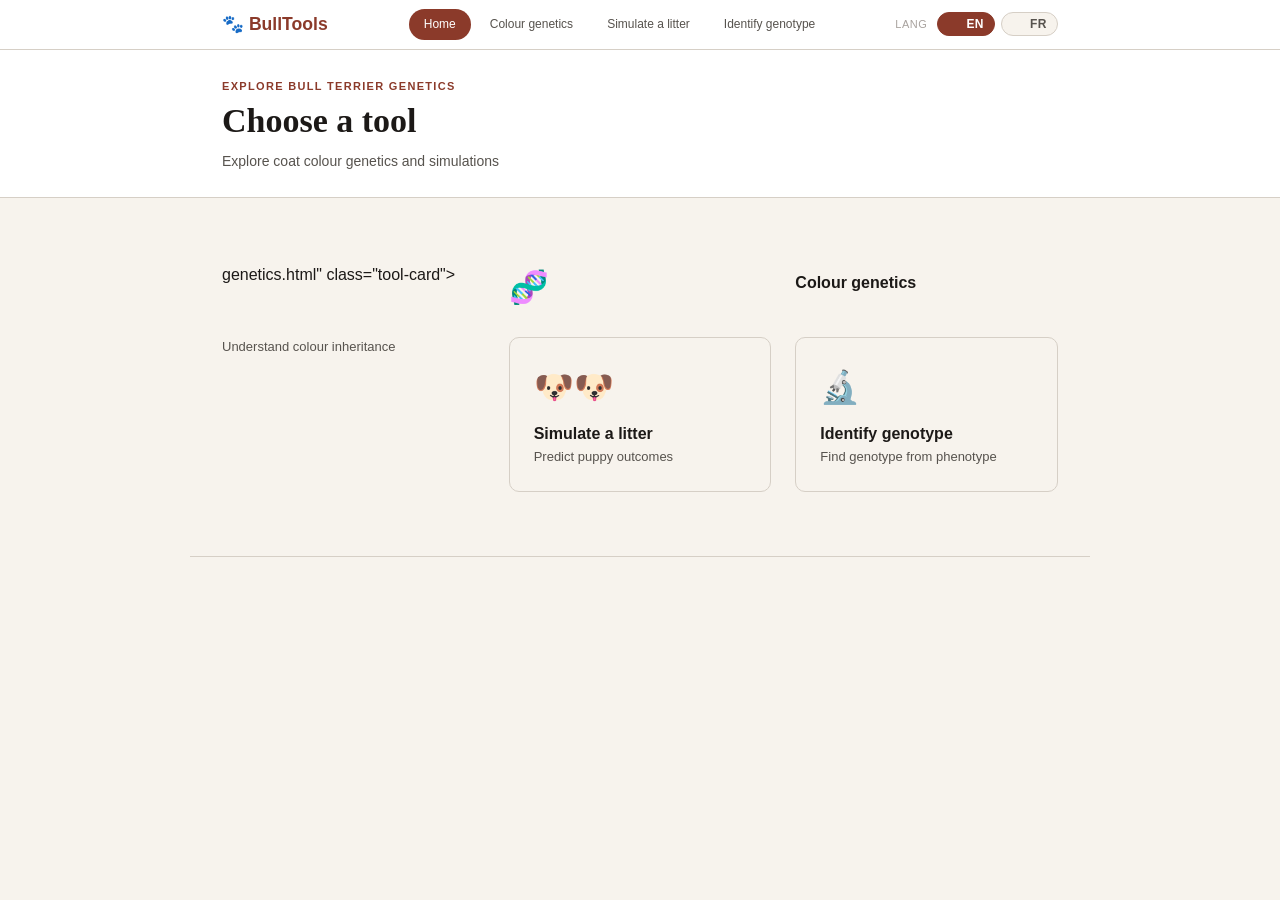
==== commit af4260a7: "Add files via upload" ====
--- a/index.html
+++ b/index.html
@@ -1,56 +1,84 @@
-<!DOCTYPE html>
-<html lang="en">
-<head>
-<meta charset="UTF-8">
-<meta name="viewport" content="width=device-width, initial-scale=1.0">
-<title>Bull Terrier Colour Genetics / Génétique des Couleurs chez le Bull Terrier</title>
-
-  <!-- Fonts -->
-  <link rel="preconnect" href="https://fonts.googleapis.com">
-  <link href="https://fonts.googleapis.com/css2?family=Inter:wght@400;500;600&family=Playfair+Display:wght@600&display=swap" rel="stylesheet">
-
-  <!-- Shared styles -->
-  <link rel="stylesheet" href="styles.css">
-</head>
-
-<body>
-
-<!-- TOP BAR -->
-<div class="top-bar">
-  <div class="top-bar-inner">
-    <nav class="nav-links">
-      <a class="nav-link active" href="index.html" id="nav-genetics"></a>
-      <a class="nav-link" href="cross.html" id="nav-litter"></a>
-      <a class="nav-link" href="reverse.html" id="nav-reverse"></a>
-    </nav>
-    <div class="lang-group">
-      <span class="lang-label">Lang</span>
-      <button class="lang-btn active" id="btn-en" onclick="setLang('en')">EN</button>
-      <button class="lang-btn" id="btn-fr" onclick="setLang('fr')">FR</button>
-    </div>
-  </div>
-</div>
-
-<!-- PAGE HEADER -->
-<div class="page-header">
-  <div class="page-header-inner">
-    <div class="header-eyebrow" id="hdr-eyebrow"></div>
-    <h1 id="hdr-title"></h1>
-    <p id="hdr-desc"></p>
-  </div>
-</div>
-
-<main id="app"></main>
-
-<footer>
-  <div class="section-label" id="footer-rules-label"></div>
-  <div class="rules-grid" id="rules-grid"></div>
-  <hr class="divider" style="margin-top:1.5rem">
-  <p id="footer-ref"></p>
-</footer>
-
-<script src="js/ui.js"></script>
-<script src="js/genetics.js"></script>
-
-</body>
-</html>
+<!DOCTYPE html>
+<html lang="en">
+<head>
+<meta charset="UTF-8">
+<meta name="viewport" content="width=device-width, initial-scale=1.0">
+
+<title>Bull Terrier Colors Tools</title>
+
+<link rel="stylesheet" href="styles.css">
+</head>
+
+<body>
+
+<!-- TOP BAR -->
+<div class="top-bar">
+  <div class="top-bar-inner">
+
+    
+      <!-- ✅ BRAND -->
+    <a href="index.html" class="brand">
+      🐾 BullTools
+    </a>
+
+
+    <nav class="nav-links">
+      <a class="nav-link active" href="index.html">Home</a>
+      <a class="nav-link" href="genetics.html" id="nav-genetics"></a>
+      <a class="nav-link" href="cross.html" id="nav-litter"></a>
+      <a class="nav-link" href="reverse.html" id="nav-reverse"></a>
+    </nav>
+
+    <div class="lang-group">
+      <span class="lang-label">Lang</span>
+      <button class="lang-btn" id="btn-en" onclick="setLang('en')">EN</button>
+      <button class="lang-btn" id="btn-fr" onclick="setLang('fr')">FR</button>
+    </div>
+
+  </div>
+</div>
+
+<!-- HEADER -->
+<div class="page-header">
+  <div class="page-header-inner">
+    <div class="header-eyebrow">Explore Bull Terrier Genetics</div>
+    <h1>Choose a tool</h1>
+    <p>Explore coat colour genetics and simulations</p>
+  </div>
+</div>
+
+<main>
+
+
+ <div class="tool-bar">
+
+    genetics.html" class="tool-card">
+      <div class="tool-icon">🧬</div>
+      <div class="tool-title">Colour genetics</div>
+      <div class="tool-desc">Understand colour inheritance</div>
+    </a>
+
+    <a href="cross.html" class="tool-card">
+      <div class="tool-icon">🐶🐶</div>
+      <div class="tool-title">Simulate a litter</div>
+      <div class="tool-desc">Predict puppy outcomes</div>
+    </a>
+
+    <a href="reverse.html" class="tool-card">
+      <div class="tool-icon">🔬</div>
+      <div class="tool-title">Identify genotype</div>
+      <div class="tool-desc">Find genotype from phenotype</div>
+    </a>
+
+  </div>
+
+
+</main>
+
+<footer id="footer-ref"></footer>
+
+<script src="js/ui.js"></script>
+<script src="js/home.js"></script>
+
+</body>
+</html>
--- a/styles.css
+++ b/styles.css
@@ -64,19 +64,6 @@
 .nav-link:hover { background: var(--cream-dark); }
 .nav-link.active { background: var(--accent); color: var(--white); }
 
-/* legacy back-button style */
-.nav-btn {
-  font-size: 12px;
-  font-weight: 600;
-  padding: 6px 12px;
-  border-radius: 20px;
-  border: 1px solid var(--rule);
-  background: var(--cream);
-  color: var(--ink-soft);
-  text-decoration: none;
-  transition: 0.15s;
-}
-.nav-btn:hover { background: var(--cream-dark); }
 
 /* ── LANG SWITCHER ── */
 .lang-group { display: flex; align-items: center; gap: 6px; }
@@ -103,20 +90,58 @@
   letter-spacing: 0.04em;
   transition: all 0.15s;
 }
-.lang-btn.active { background: var(--accent); color: var(--white); border-color: var(--accent); }
+.lang-btn.active {
+   background: var(--accent);
+    color: var(--white);
+     border-color: var(--accent);
+     }
 .lang-btn:hover:not(.active) { background: var(--cream-dark); }
 
-/* ── PAGE HEADER (cross.html uses .page-header, index.html uses <header>) ── */
-.page-header { background: var(--white); border-bottom: 1px solid var(--rule); }
-.page-header-inner { max-width: 900px; margin: 0 auto; padding: 1.75rem 2rem 1.5rem; }
-
-header {
+/* ── FLAGS INSIDE BUTTONS ── */
+
+.lang-btn {
+  position: relative;
+  padding-left: 28px; /* space for flag */
+}
+
+/* small flag icon */
+.lang-btn::before {
+  content: "";
+  position: absolute;
+  left: 6px;
+  top: 50%;
+  transform: translateY(-50%);
+  width: 16px;
+  height: 12px;
+  background-size: cover;
+  background-position: center;
+  border-radius: 2px;
+}
+
+/* English flag */
+#btn-en::before {
+  background-image: url("https://flagcdn.com/w20/gb.png");
+}
+
+/* French flag */
+#btn-fr::before {
+  background-image: url("https://flagcdn.com/w20/fr.png");
+}
+
+/* ── PAGE HEADER ── */
+
+.page-header {
   background: var(--white);
-  padding: 1.75rem 2rem 1.5rem;
+  border-bottom: 1px solid var(--rule);
+}
+
+.page-header-inner {
   max-width: 900px;
   margin: 0 auto;
-}
-
+  padding: 1.75rem 2rem 1.5rem;
+}
+
+/* eyebrow */
 .header-eyebrow {
   font-size: 11px;
   font-weight: 600;
@@ -126,7 +151,7 @@
   margin-bottom: 6px;
 }
 
-header h1,
+/* title */
 .page-header-inner h1 {
   font-family: 'Playfair Display', serif;
   font-size: clamp(22px, 5vw, 34px);
@@ -135,14 +160,13 @@
   line-height: 1.2;
 }
 
-header p,
+/* description */
 .page-header-inner p {
   font-size: 14px;
   color: var(--ink-soft);
   margin-top: 8px;
   max-width: 580px;
 }
-
 /* ── MAIN LAYOUT ── */
 main {
   max-width: 900px;
@@ -195,8 +219,70 @@
 
 
 /* ════════════════════════════════════════
-   INDEX.HTML — PUNNETT SQUARES
+   GENETICS.HTML — PUNNETT SQUARES
 ════════════════════════════════════════ */
+
+.home-hero {
+  text-align: center;
+  padding: 3rem 1rem 1rem;
+}
+
+.home-hero h1 {
+  font-family: 'Playfair Display', serif;
+  font-size: 2rem;
+}
+
+.home-hero p {
+  color: var(--ink-soft);
+}
+
+/* TOOL GRID */
+
+.tool-bar {
+  display: grid;
+  grid-template-columns: repeat(auto-fit, minmax(220px, 1fr));
+  gap: 1.5rem;
+  margin: 2rem 0;
+}
+
+.tool-card {
+  display: block;
+  background: var(--cream);
+  border: 1px solid var(--rule);
+  border-radius: var(--radius-md);
+  padding: 1.5rem;
+  text-decoration: none;
+  color: inherit;
+  transition: all .2s ease;
+}
+
+.tool-card:hover {
+  transform: translateY(-4px);
+  border-color: var(--accent);
+  box-shadow: 0 6px 14px rgba(0,0,0,0.08);
+}
+
+.tool-icon {
+  font-size: 2rem;
+}
+
+.tool-title {
+  font-weight: 600;
+  margin-top: .5rem;
+}
+
+.tool-desc {
+  font-size: 13px;
+  color: var(--ink-soft);
+}
+
+.brand {
+  font-weight: 700;
+  text-decoration: none;
+  color: var(--accent);
+  margin-right: 1rem;
+  font-size: 1.1rem;
+}
 
 .locus-card {
   background: var(--white);
@@ -392,130 +478,130 @@
   header, .page-header-inner { padding: 1.25rem 1rem 1rem; }
   .top-bar-inner { padding: 0.55rem 1rem; flex-wrap: wrap; }
 }
-
-
-/* ════════════════════════════════════════
-   REVERSE.HTML — GENOTYPE LOOKUP
-════════════════════════════════════════ */
-
-.pheno-grid {
-  display: grid;
-  grid-template-columns: repeat(auto-fill, minmax(140px, 1fr));
-  gap: 1rem;
-  margin-top: .5rem;
-}
-.pheno-card {
-  display: flex;
-  flex-direction: column;
-  align-items: center;
-  gap: 8px;
-  background: var(--cream);
-  border: 2px solid var(--rule);
-  border-radius: var(--radius-md);
-  padding: .85rem .6rem;
-  cursor: pointer;
-  transition: border-color .15s, background .15s;
-  text-align: center;
-}
-.pheno-card:hover { border-color: var(--accent); background: var(--accent-light); }
-.pheno-card.selected { border-color: var(--accent); background: var(--accent-light); box-shadow: 0 0 0 3px rgba(139,58,42,.15); }
-.pheno-card img { width: 100px; height: 72px; object-fit: contain; filter: drop-shadow(0 1px 3px rgba(0,0,0,.12)); pointer-events: none; }
-.pheno-card-label { font-size: 11px; font-weight: 600; color: var(--ink-soft); line-height: 1.4; }
-.pheno-card.selected .pheno-card-label { color: var(--accent); }
-
-/* ── results ── */
-.geno-results { display: grid; gap: 1rem; margin-top: .5rem; }
-.geno-option {
-  background: var(--cream);
-  border: 1px solid var(--rule);
-  border-radius: var(--radius-md);
-  padding: 1rem 1.1rem;
-}
-.geno-option-header {
-  display: flex;
-  align-items: center;
-  gap: 10px;
-  margin-bottom: 8px;
-  flex-wrap: wrap;
-}
-.geno-number {
-  font-size: 11px;
-  font-weight: 700;
-  letter-spacing: .08em;
-  text-transform: uppercase;
-  color: var(--white);
-  background: var(--accent);
-  padding: 2px 8px;
-  border-radius: 20px;
-  flex-shrink: 0;
-}
-.geno-formula {
-  font-size: 14px;
-  font-style: italic;
-  font-weight: 600;
-  color: var(--ink);
-  display: flex;
-  flex-wrap: wrap;
-  gap: 6px;
-  align-items: center;
-}
-.locus-pill {
-  font-size: 12px;
-  font-style: italic;
-  background: var(--white);
-  border: 1px solid var(--rule);
-  border-radius: 10px;
-  padding: 2px 10px;
-  color: var(--ink);
-  font-weight: 600;
-}
-.locus-pill span {
-  font-weight: 400;
-  font-style: normal;
-  color: var(--ink-muted);
-  font-size: 10px;
-  margin-left: 4px;
-}
-.offspring-note {
-  font-size: 12px;
-  color: var(--ink-soft);
-  line-height: 1.6;
-  margin-top: 6px;
-  padding-top: 6px;
-  border-top: 1px solid var(--rule);
-}
-.offspring-note strong { color: var(--ink-soft); font-weight: 600; }
-
-.empty-state {
-  text-align: center;
-  padding: 2.5rem 1rem;
-  color: var(--ink-muted);
-  font-size: 14px;
-}
-.empty-state .icon { font-size: 2.5rem; margin-bottom: .5rem; }
-
-.hint-box {
-  background: var(--accent-light);
-  border-left: 3px solid var(--accent);
-  border-radius: 0 var(--radius-sm) var(--radius-sm) 0;
-  padding: 10px 12px;
-  font-size: 12px;
-  color: #5C2018;
-  line-height: 1.6;
-  margin-top: 1rem;
-}
-
-.selected-banner {
-  display: none;
-  align-items: center;
-  gap: 10px;
-  background: var(--white);
-  border: 1px solid var(--rule);
-  border-radius: var(--radius-md);
-  padding: .75rem 1rem;
-  margin-bottom: 1rem;
-}
-.selected-banner.visible { display: flex; }
-.selected-banner img { width: 64px; height: 46px; object-fit: contain; }
-.selected-banner-text { font-size: 13px; font-weight: 600; color: var(--ink); }
-.selected-banner-sub  { font-size: 11px; color: var(--ink-muted); margin-top: 2px; }
+
+
+/* ════════════════════════════════════════
+   REVERSE.HTML — GENOTYPE LOOKUP
+════════════════════════════════════════ */
+
+.pheno-grid {
+  display: grid;
+  grid-template-columns: repeat(auto-fill, minmax(140px, 1fr));
+  gap: 1rem;
+  margin-top: .5rem;
+}
+.pheno-card {
+  display: flex;
+  flex-direction: column;
+  align-items: center;
+  gap: 8px;
+  background: var(--cream);
+  border: 2px solid var(--rule);
+  border-radius: var(--radius-md);
+  padding: .85rem .6rem;
+  cursor: pointer;
+  transition: border-color .15s, background .15s;
+  text-align: center;
+}
+.pheno-card:hover { border-color: var(--accent); background: var(--accent-light); }
+.pheno-card.selected { border-color: var(--accent); background: var(--accent-light); box-shadow: 0 0 0 3px rgba(139,58,42,.15); }
+.pheno-card img { width: 100px; height: 72px; object-fit: contain; filter: drop-shadow(0 1px 3px rgba(0,0,0,.12)); pointer-events: none; }
+.pheno-card-label { font-size: 11px; font-weight: 600; color: var(--ink-soft); line-height: 1.4; }
+.pheno-card.selected .pheno-card-label { color: var(--accent); }
+
+/* ── results ── */
+.geno-results { display: grid; gap: 1rem; margin-top: .5rem; }
+.geno-option {
+  background: var(--cream);
+  border: 1px solid var(--rule);
+  border-radius: var(--radius-md);
+  padding: 1rem 1.1rem;
+}
+.geno-option-header {
+  display: flex;
+  align-items: center;
+  gap: 10px;
+  margin-bottom: 8px;
+  flex-wrap: wrap;
+}
+.geno-number {
+  font-size: 11px;
+  font-weight: 700;
+  letter-spacing: .08em;
+  text-transform: uppercase;
+  color: var(--white);
+  background: var(--accent);
+  padding: 2px 8px;
+  border-radius: 20px;
+  flex-shrink: 0;
+}
+.geno-formula {
+  font-size: 14px;
+  font-style: italic;
+  font-weight: 600;
+  color: var(--ink);
+  display: flex;
+  flex-wrap: wrap;
+  gap: 6px;
+  align-items: center;
+}
+.locus-pill {
+  font-size: 12px;
+  font-style: italic;
+  background: var(--white);
+  border: 1px solid var(--rule);
+  border-radius: 10px;
+  padding: 2px 10px;
+  color: var(--ink);
+  font-weight: 600;
+}
+.locus-pill span {
+  font-weight: 400;
+  font-style: normal;
+  color: var(--ink-muted);
+  font-size: 10px;
+  margin-left: 4px;
+}
+.offspring-note {
+  font-size: 12px;
+  color: var(--ink-soft);
+  line-height: 1.6;
+  margin-top: 6px;
+  padding-top: 6px;
+  border-top: 1px solid var(--rule);
+}
+.offspring-note strong { color: var(--ink-soft); font-weight: 600; }
+
+.empty-state {
+  text-align: center;
+  padding: 2.5rem 1rem;
+  color: var(--ink-muted);
+  font-size: 14px;
+}
+.empty-state .icon { font-size: 2.5rem; margin-bottom: .5rem; }
+
+.hint-box {
+  background: var(--accent-light);
+  border-left: 3px solid var(--accent);
+  border-radius: 0 var(--radius-sm) var(--radius-sm) 0;
+  padding: 10px 12px;
+  font-size: 12px;
+  color: #5C2018;
+  line-height: 1.6;
+  margin-top: 1rem;
+}
+
+.selected-banner {
+  display: none;
+  align-items: center;
+  gap: 10px;
+  background: var(--white);
+  border: 1px solid var(--rule);
+  border-radius: var(--radius-md);
+  padding: .75rem 1rem;
+  margin-bottom: 1rem;
+}
+.selected-banner.visible { display: flex; }
+.selected-banner img { width: 64px; height: 46px; object-fit: contain; }
+.selected-banner-text { font-size: 13px; font-weight: 600; color: var(--ink); }
+.selected-banner-sub  { font-size: 11px; color: var(--ink-muted); margin-top: 2px; }
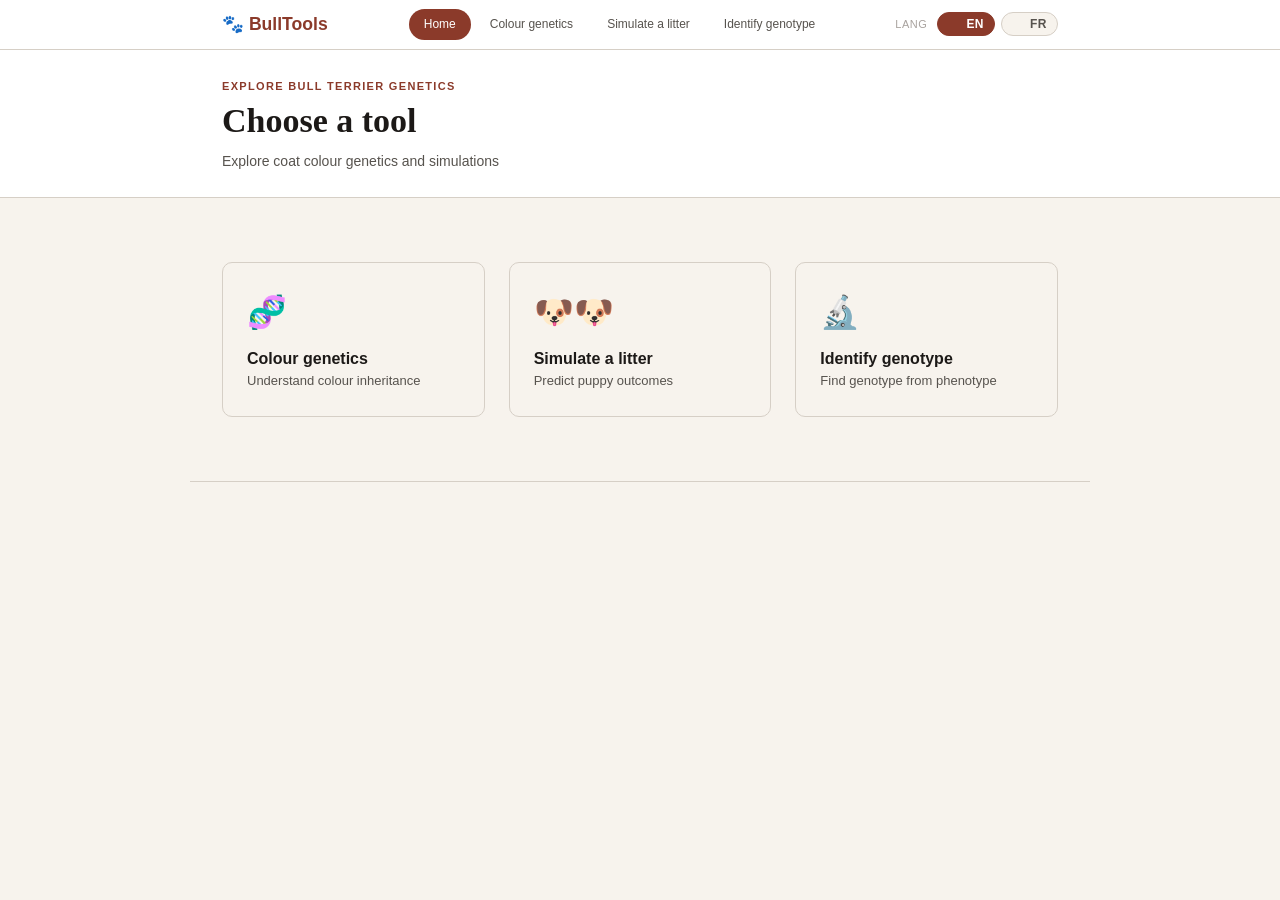
==== commit c447317f: "Add files via upload" ====
--- a/index.html
+++ b/index.html
@@ -52,7 +52,7 @@
 
  <div class="tool-bar">
 
-    genetics.html" class="tool-card">
+    <a href=genetics.html" class="tool-card">
       <div class="tool-icon">🧬</div>
       <div class="tool-title">Colour genetics</div>
       <div class="tool-desc">Understand colour inheritance</div>
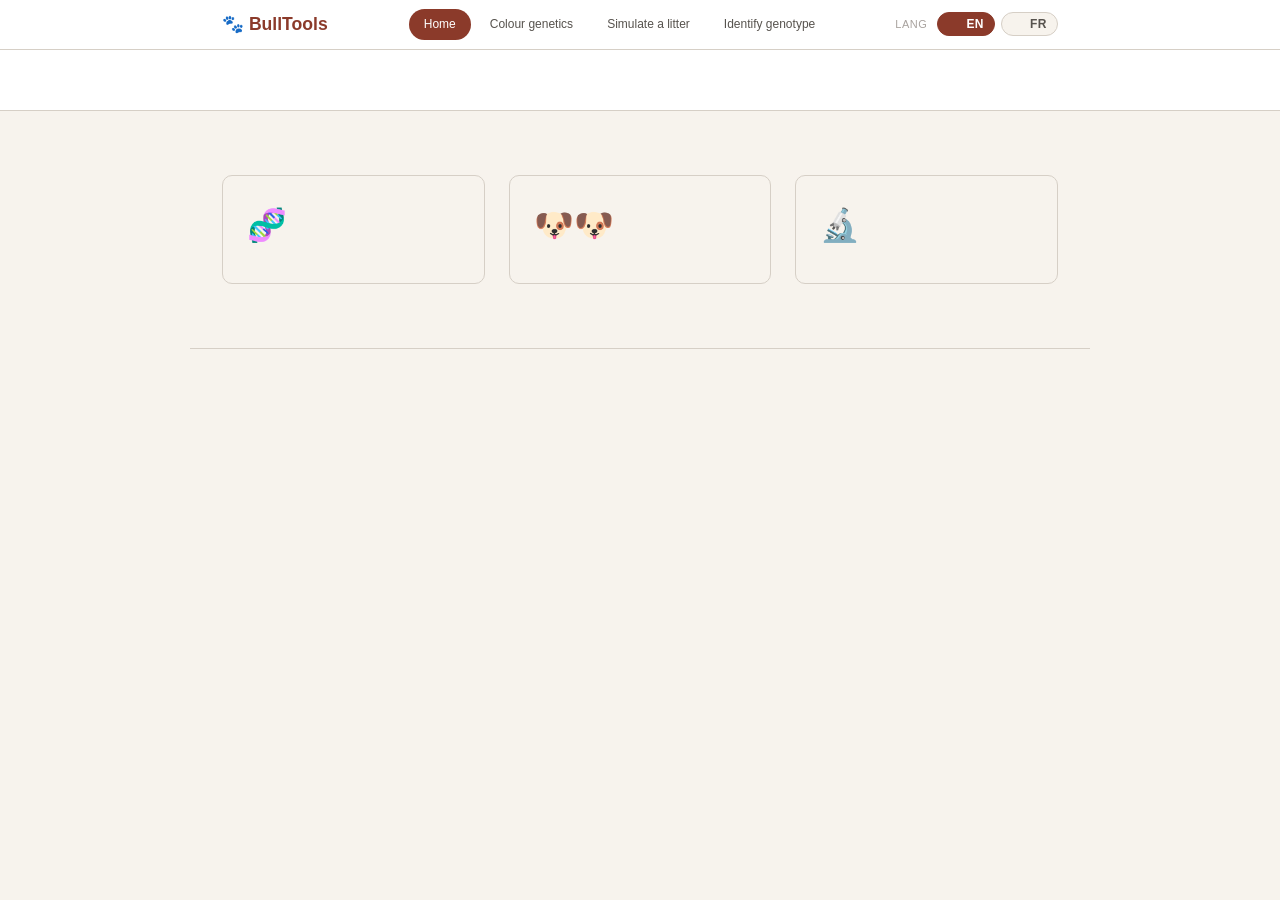
==== commit b93aa88e: "Add files via upload" ====
--- a/index.html
+++ b/index.html
@@ -41,9 +41,9 @@
 <!-- HEADER -->
 <div class="page-header">
   <div class="page-header-inner">
-    <div class="header-eyebrow">Explore Bull Terrier Genetics</div>
-    <h1>Choose a tool</h1>
-    <p>Explore coat colour genetics and simulations</p>
+    <div class="header-eyebrow" id="home-eyebrow"></div>
+      <h1 id="home-title"></h1>
+      <p id="home-desc"></p>
   </div>
 </div>
 
@@ -52,22 +52,23 @@
 
  <div class="tool-bar">
 
-    <a href=genetics.html" class="tool-card">
+    <a href="genetics.html" class="tool-card">
       <div class="tool-icon">🧬</div>
-      <div class="tool-title">Colour genetics</div>
-      <div class="tool-desc">Understand colour inheritance</div>
+      <div class="tool-title" id="home-genetics-title"></div>
+      <div class="tool-desc" id="home-genetics-desc"></div>
+
     </a>
 
     <a href="cross.html" class="tool-card">
       <div class="tool-icon">🐶🐶</div>
-      <div class="tool-title">Simulate a litter</div>
-      <div class="tool-desc">Predict puppy outcomes</div>
+      <div class="tool-title" id="home-cross-title"></div>
+      <div class="tool-desc" id="home-cross-desc"></div>
     </a>
 
     <a href="reverse.html" class="tool-card">
       <div class="tool-icon">🔬</div>
-      <div class="tool-title">Identify genotype</div>
-      <div class="tool-desc">Find genotype from phenotype</div>
+      <div class="tool-title" id="home-reverse-title"></div>
+      <div class="tool-desc" id="home-reverse-desc"></div>
     </a>
 
   </div>
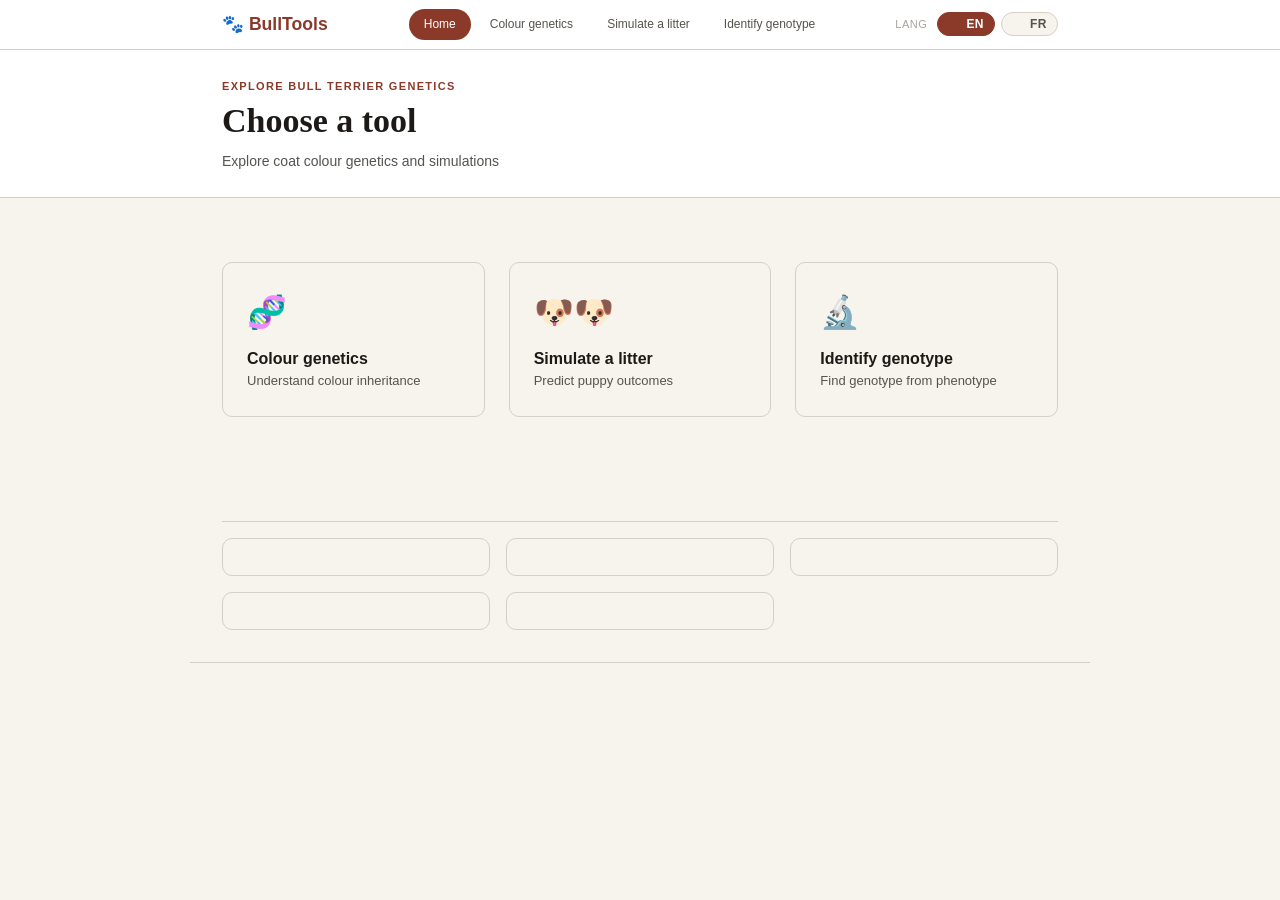
==== commit 45ca5d11: "Add files via upload" ====
--- a/index.html
+++ b/index.html
@@ -73,6 +73,40 @@
 
   </div>
 
+<div class="glossary">
+
+  <div class="section-label" id="glossary-title"></div>
+
+  <div class="glossary-grid">
+
+    <div class="glossary-item">
+      <div class="glossary-term" id="term-homo"></div>
+      <div class="glossary-desc" id="desc-homo"></div>
+    </div>
+
+    <div class="glossary-item">
+      <div class="glossary-term" id="term-hetero"></div>
+      <div class="glossary-desc" id="desc-hetero"></div>
+    </div>
+
+    <div class="glossary-item">
+      <div class="glossary-term" id="term-locus"></div>
+      <div class="glossary-desc" id="desc-locus"></div>
+    </div>
+
+    <div class="glossary-item">
+      <div class="glossary-term" id="term-dominant"></div>
+      <div class="glossary-desc" id="desc-dominant"></div>
+    </div>
+
+    <div class="glossary-item">
+      <div class="glossary-term" id="term-recessive"></div>
+      <div class="glossary-desc" id="desc-recessive"></div>
+    </div>
+
+  </div>
+
+</div>
 
 </main>
 
--- a/styles.css
+++ b/styles.css
@@ -572,6 +572,13 @@
 }
 .offspring-note strong { color: var(--ink-soft); font-weight: 600; }
 
+.geno-description {
+  font-size: 13px;
+  font-weight: 500;
+  color: var(--ink);
+  margin-bottom: 4px;
+}
+
 .empty-state {
   text-align: center;
   padding: 2.5rem 1rem;
@@ -604,4 +611,37 @@
 .selected-banner.visible { display: flex; }
 .selected-banner img { width: 64px; height: 46px; object-fit: contain; }
 .selected-banner-text { font-size: 13px; font-weight: 600; color: var(--ink); }
-.selected-banner-sub  { font-size: 11px; color: var(--ink-muted); margin-top: 2px; }+.selected-banner-sub  { font-size: 11px; color: var(--ink-muted); margin-top: 2px; }
+
+/* ════════════════════════════════════════
+   INDEX.HTML — GLOSSARY
+════════════════════════════════════════ */
+/* GLOSSARY */
+
+.glossary {
+  margin-top: 3rem;
+}
+
+.glossary-grid {
+  display: grid;
+  grid-template-columns: repeat(auto-fit, minmax(220px, 1fr));
+  gap: 1rem;
+  margin-top: 1rem;
+}
+
+.glossary-item {
+  border: 1px solid var(--rule);
+  border-radius: var(--radius-md);
+  padding: 1rem;
+  background: var(--cream);
+}
+
+.glossary-term {
+  font-weight: 600;
+  margin-bottom: 4px;
+}
+
+.glossary-desc {
+  font-size: 13px;
+  color: var(--ink-soft);
+}
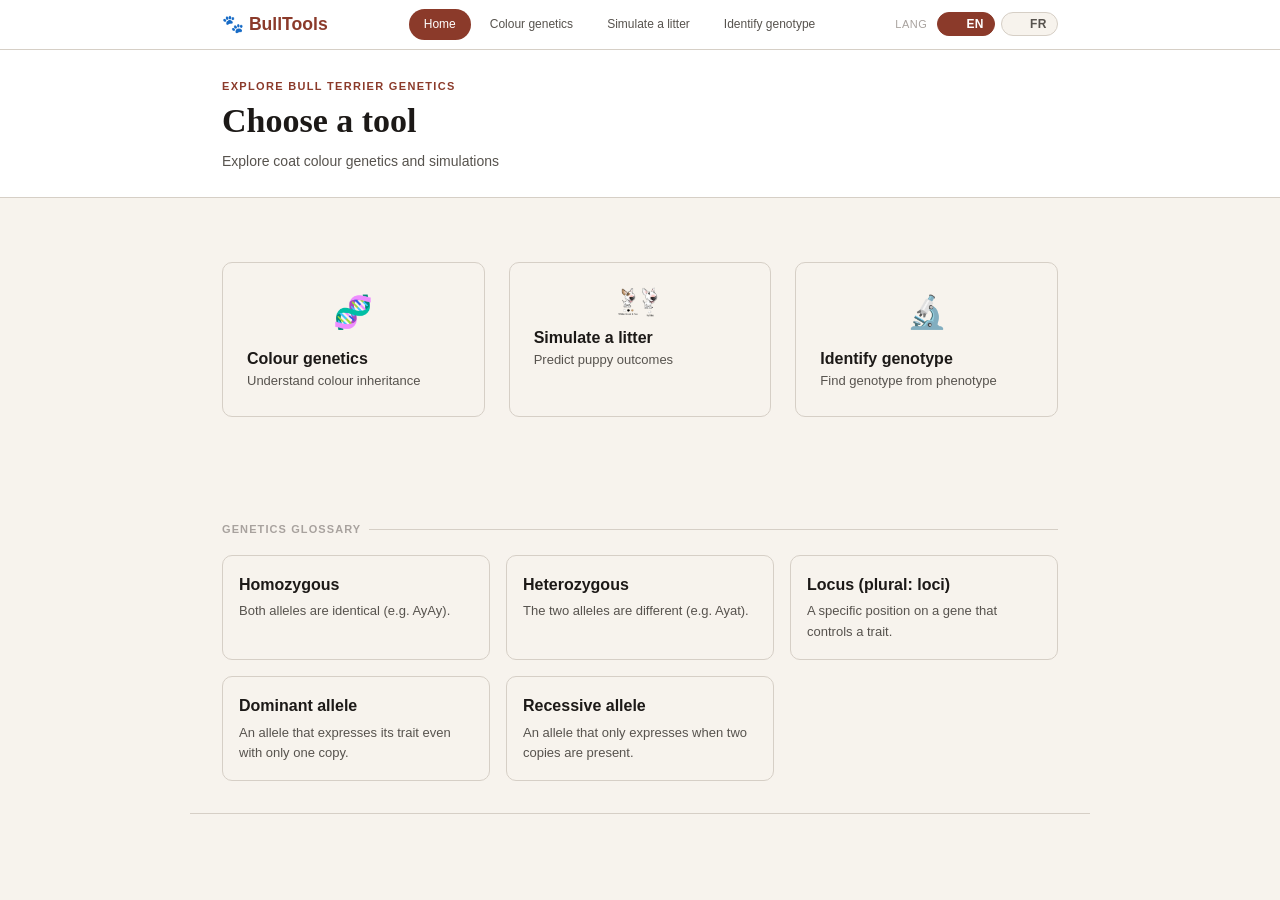
==== commit 4584b6bd: "Add files via upload" ====
--- a/index.html
+++ b/index.html
@@ -60,7 +60,10 @@
     </a>
 
     <a href="cross.html" class="tool-card">
-      <div class="tool-icon">🐶🐶</div>
+      <div class="tool-icon">
+            <img src="assets/BT_white_CarTri.png" alt="">
+            <img src="assets/BT_white.png" alt="">
+      </div>
       <div class="tool-title" id="home-cross-title"></div>
       <div class="tool-desc" id="home-cross-desc"></div>
     </a>
--- a/styles.css
+++ b/styles.css
@@ -644,4 +644,16 @@
 .glossary-desc {
   font-size: 13px;
   color: var(--ink-soft);
+}
+
+.tool-icon {
+  display: flex;
+  align-items: center;
+  justify-content: center;
+  gap: 4px; /* space between dogs */
+}
+
+.tool-icon img {
+  width: 20px;   /* adjust size */
+  height: auto;
 }
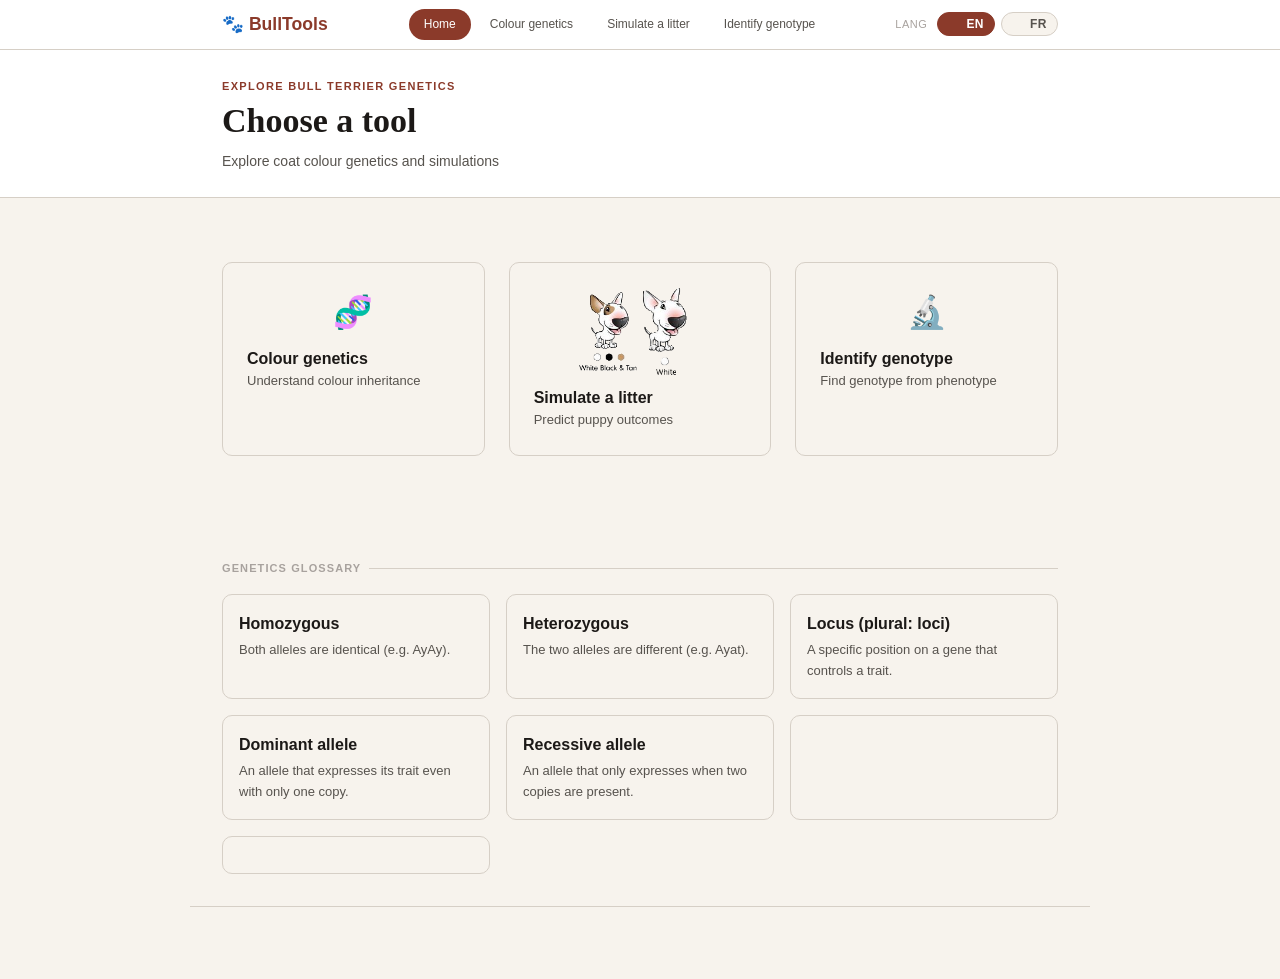
==== commit 2627cd14: "Add files via upload" ====
--- a/index.html
+++ b/index.html
@@ -107,6 +107,16 @@
       <div class="glossary-desc" id="desc-recessive"></div>
     </div>
 
+    <div class="glossary-item">
+    <div class="glossary-term" id="term-genotype"></div>
+    <div class="glossary-desc" id="desc-genotype"></div>
+    </div>
+
+    <div class="glossary-item">
+    <div class="glossary-term" id="term-phenotype"></div>
+    <div class="glossary-desc" id="desc-phenotype"></div>
+    </div>
+
   </div>
 
 </div>
--- a/styles.css
+++ b/styles.css
@@ -654,6 +654,6 @@
 }
 
 .tool-icon img {
-  width: 20px;   /* adjust size */
+  width: 60px;   /* adjust size */
   height: auto;
 }
